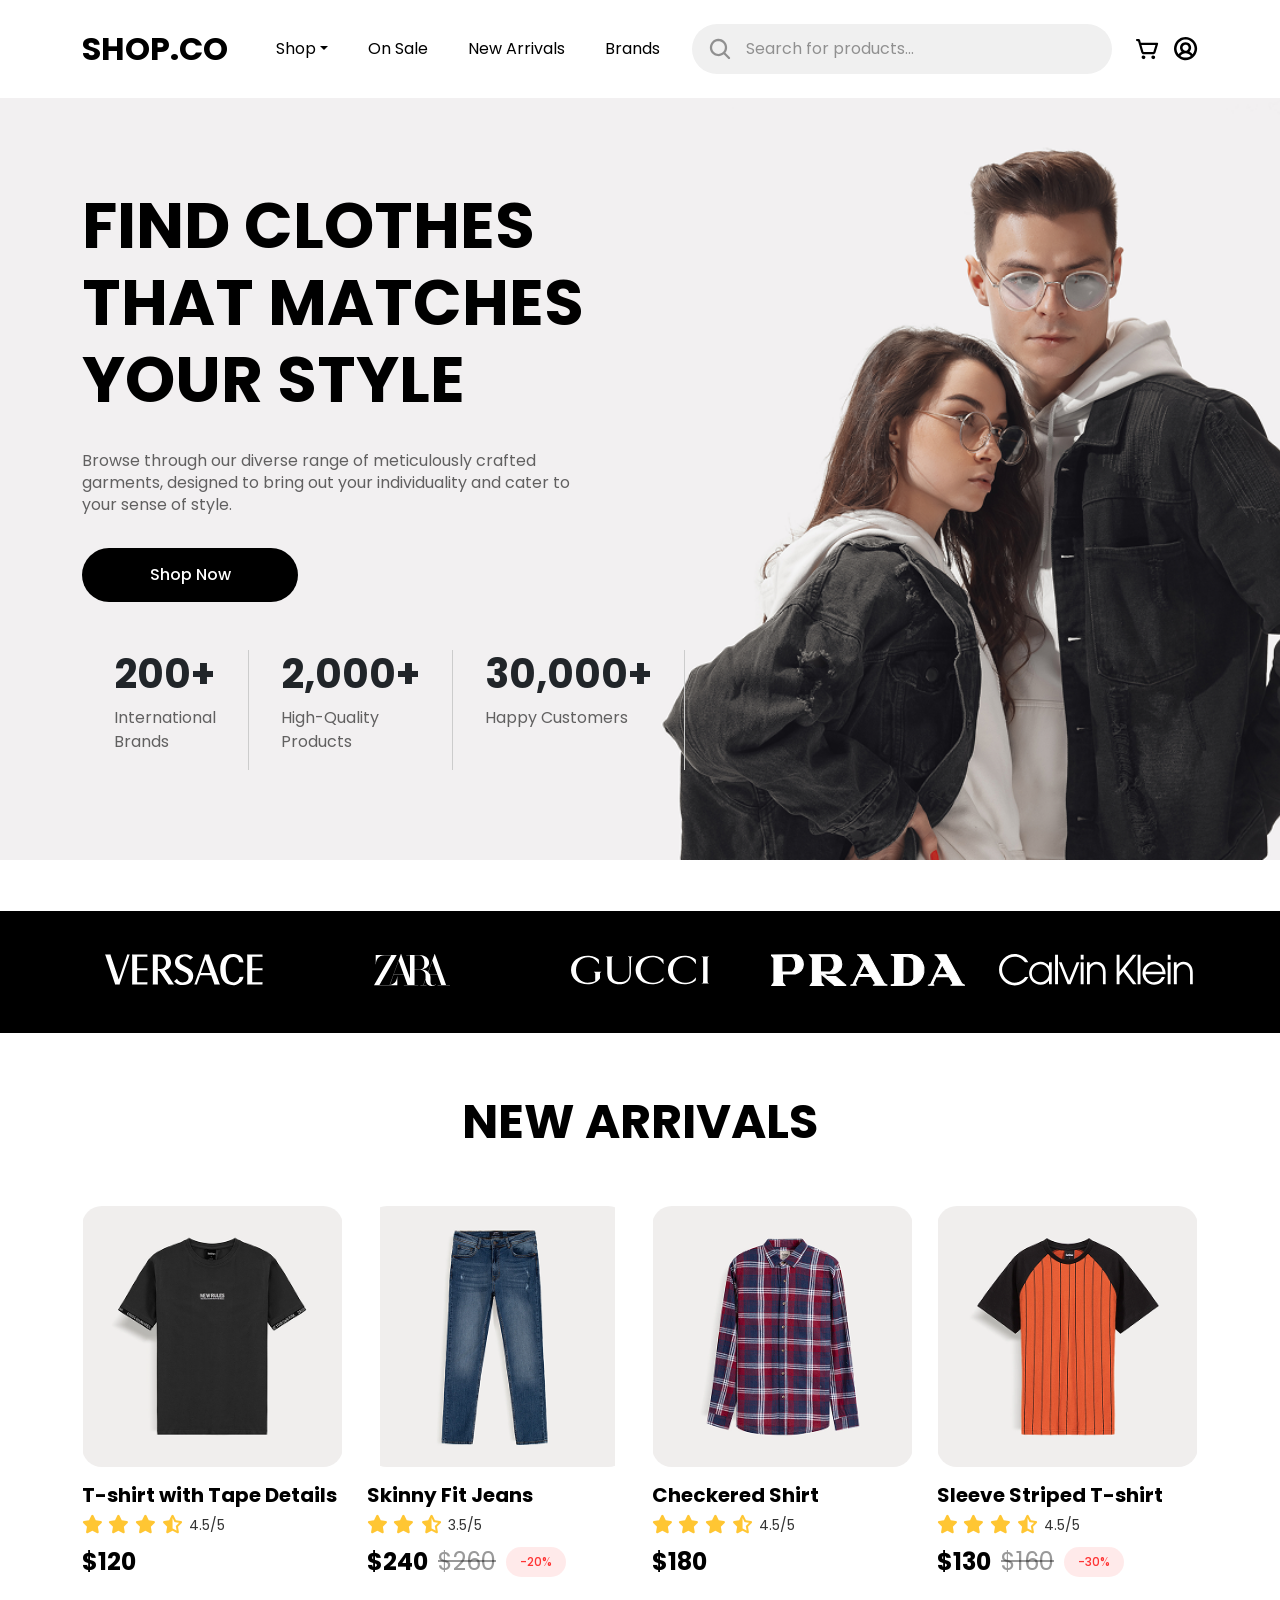
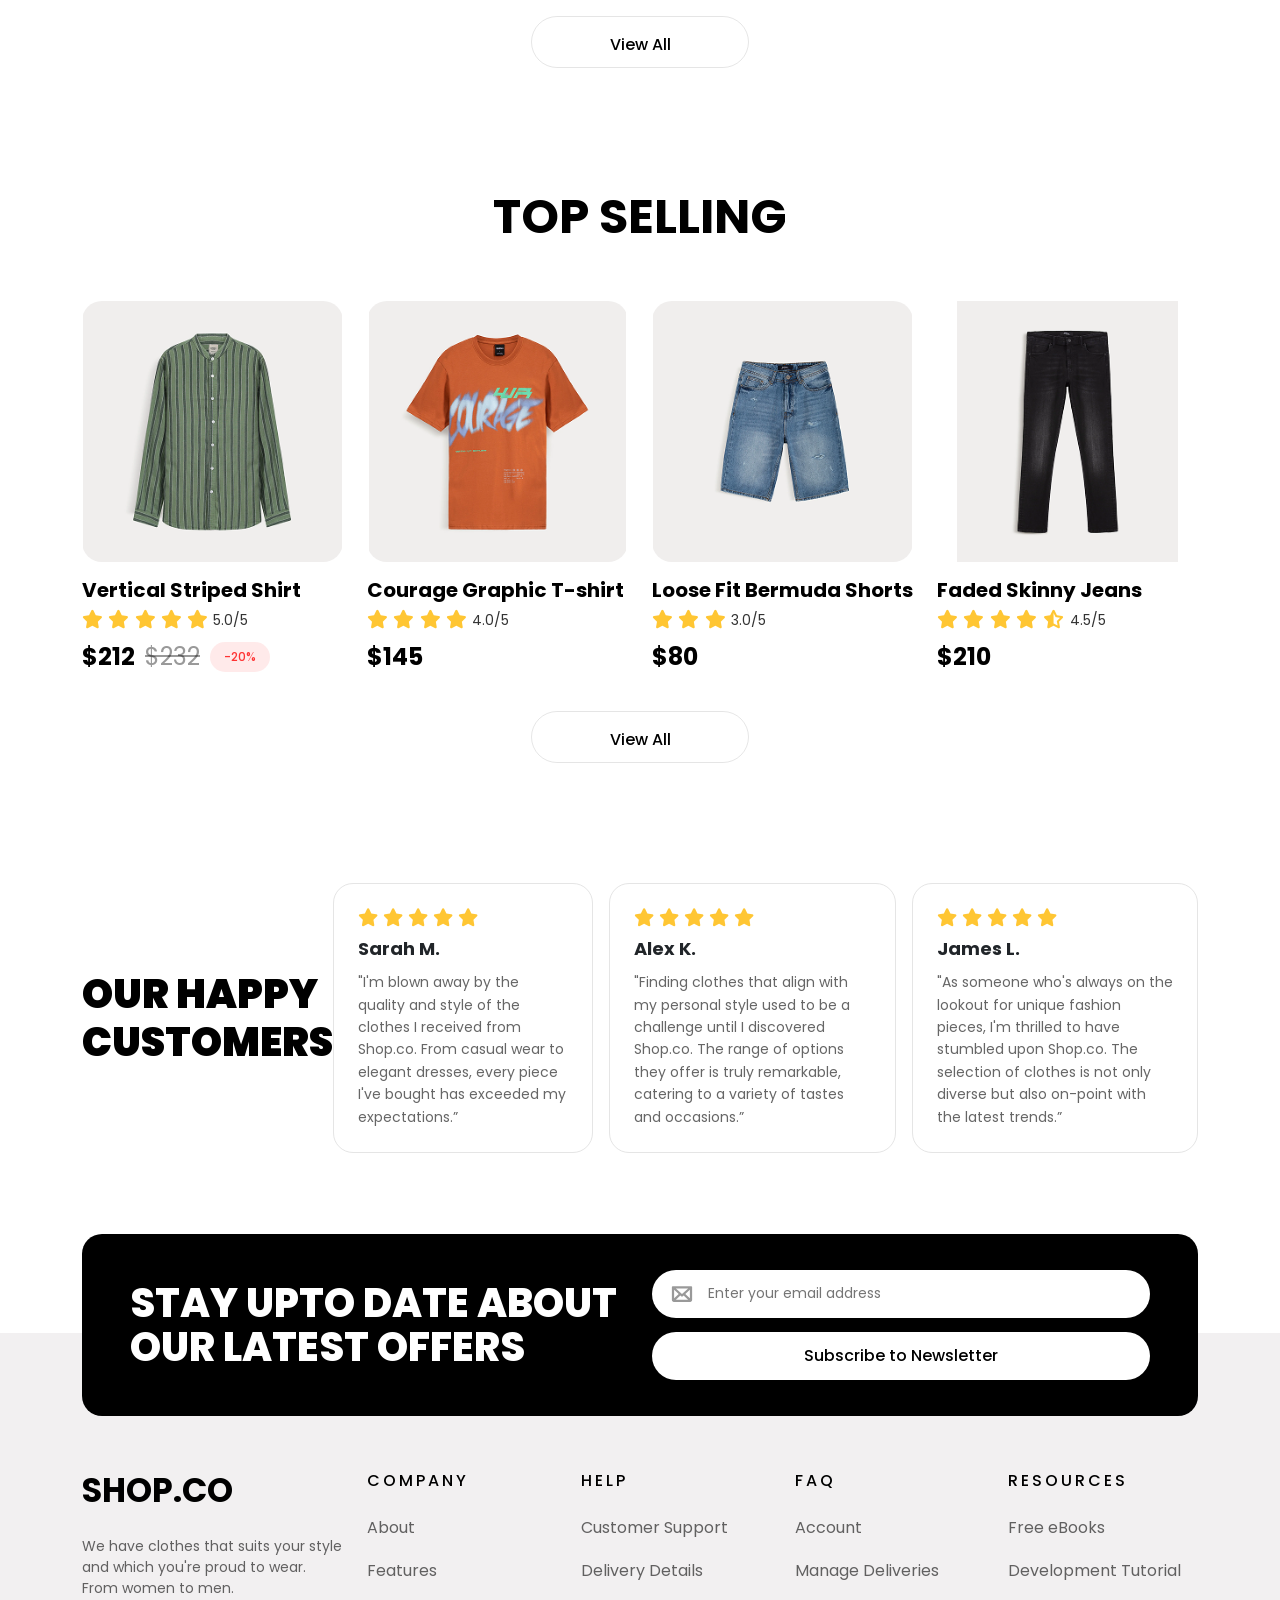
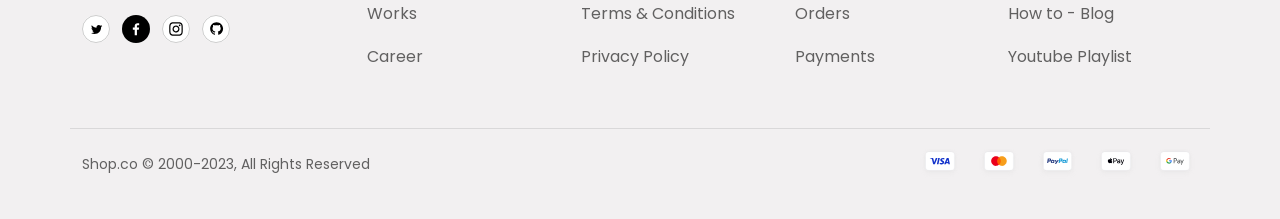
==== index.html @ 307200c0 "Added 'Customer Review' Section" ====
<!DOCTYPE html>
<html lang="en">
  <head>
    <meta charset="UTF-8" />
    <meta http-equiv="X-UA-Compatible" content="IE=edge" />
    <meta name="viewport" content="width=device-width, initial-scale=1.0" />
    <link
      href="https://fonts.googleapis.com/css2?family=Poppins:wght@300;400;600;700&display=swap"
      rel="stylesheet"
    />
    <link
      href="https://fonts.googleapis.com/css2?family=Lora:wght@400;500;600;700&family=Poppins:wght@300;400;600;700&display=swap"
      rel="stylesheet"
    />
    <link rel="stylesheet" href="css/font-awesome.css" />
    <link rel="stylesheet" href="css/bootstrap.css" />
    <link rel="stylesheet" href="css/styles.css" />
    <title>SHOP.CO</title>
  </head>
  <body>

    <!-- Navbar -->
     <nav class="navbar navbar-expand-lg shop-navbar">
      <div class="container">
        <a class="navbar-brand" href="index.html">SHOP.CO</a>

        <!-- Hamburger Button -->
         <button class="navbar-toggler" type="button" data-bs-toggle="collapse" data-bs-target="#shopNavbar">
          <span class="navbar-toggler-icon"></span>
         </button>

        <!-- Navbar Content -->
         <div class="collapse navbar-collapse" id="shopNavbar">
          <ul class="navbar-nav ms-lg-4">
            <li class="nav-item dropdown">
              <a href="#" class="nav-link dropdown-toggle" role="button" data-bs-toggle="dropdown">Shop</a>

              <ul class="dropdown-menu">
                <li><a href="#" class="dropdown-item">Men</a></li>
                <li><a href="#" class="dropdown-item">Women</a></li>
              </ul>
            </li>

            <li class="nav-item"><a href="#sale" class="nav-link">On Sale</a></li>
            <li class="nav-item"><a href="#new-arrivals" class="nav-link">New Arrivals</a></li>
            <li class="nav-item"><a href="#brands" class="nav-link">Brands</a></li>

          </ul>

          <!-- Search Bar -->
           <form class="nav-search d-flex align-items-center ms-lg-4" role="search">
            <img src="images/search-icon.svg" alt="">

            <input type="search" placeholder="Search for products...">
           </form>

          <!-- Cart r Account -->
           <div class="nav-actions d-flex align-items-center ms-lg-4">

            <a href="#"><img src="images/cart-icon.svg" alt="cart icon"></a>
            <a href="#"><img src="images/people-icon.svg" alt="account icon"></a>

           </div>
         </div>

      </div>
     </nav>

    <!-- Hero Section -->
    <section class="hero">
      <div class="container">
        <div class="hero-content">

          <h1 class="hero-title">
            FIND CLOTHES<br>THAT MATCHES<br>YOUR STYLE
          </h1>
          <p class="hero-description">
            Browse through our diverse range of meticulously crafted garments, 
            designed to bring out your individuality and cater to your sense of style.
          </p>
          <a href="#products" class="hero-btn">Shop Now</a>

          <!-- Stat Part -->
           <div class="hero-stats">
            <div class="stat">
              <h3>200+</h3>
              <p>International Brands</p>
            </div>
            <div class="stat">
              <h3>2,000+</h3>
              <p>High-Quality Products</p>
            </div>
            <div class="stat">
              <h3>30,000+</h3>
              <p>Happy Customers</p>
            </div>
           </div>

        </div>
      </div>
    </section>

    <!-- Brand Logos -->
    <section class="brands-section" id="brands">
      <div class="container">
        <div class="row brands-row align-items-center justify-content-center">

          <div class="col"><img src="images/versace.svg" alt="Versace"></div>
          <div class="col"><img src="images/zara-logo-1 1.svg" alt="zara"></div>
          <div class="col"><img src="images/gucci-logo-1 1.svg" alt="gucci"></div>
          <div class="col"><img src="images/prada-logo-1 1.svg" alt="prada"></div>
          <div class="col"><img src="images/calvin clein.svg" alt="calvin klein"></div>

        </div>
      </div>
    </section>

    <!-- New Arrivals Section -->
    <section class="new-arrivals">
      <div class="container">
        <h2 class="section-title">NEW ARRIVALS</h2>

        <div class="row">

          <!-- Product 1 -->
           <div class="col-6 col-lg-3">
            <div class="product-card">
              <div class="product-image">
                <img src="images/new-arrivals/t-shirt.png">
              </div>

              <h5 class="product-name">
                T-shirt with Tape Details
              </h5>
              <div class="rating-stars">
                <i class="fa-solid fa-star"></i>
                <i class="fa-solid fa-star"></i>
                <i class="fa-solid fa-star"></i>
                <i class="fa-solid fa-star-half-stroke"></i>
              
              <span class="rating-number">4.5/5</span>
              </div>

            </div>
            <div class="product-price">
              <span class="current-price">$120</span>
            </div>

           </div>

            <!-- Product 2 -->
           <div class="col-6 col-lg-3">
            <div class="product-card">
              <div class="product-image">
                <img src="images/new-arrivals/jeans.png">
              </div>

              <h5 class="product-name">
                Skinny Fit Jeans
              </h5>
              <div class="rating-stars">
                <i class="fa-solid fa-star"></i>
                <i class="fa-solid fa-star"></i>
                <i class="fa-solid fa-star-half-stroke"></i>
              
              <span class="rating-number">3.5/5</span>
              </div>

            </div>
            <div class="product-price">
              <span class="current-price">$240</span>
              <span class="old-price">$260</span>
              <span class="discount">-20%</span>
            </div>

           </div>

            <!-- Product 3 -->
           <div class="col-6 col-lg-3">
            <div class="product-card">
              <div class="product-image">
                <img src="images/new-arrivals/checked-shirt.png">
              </div>

              <h5 class="product-name">
                Checkered Shirt
              </h5>
              <div class="rating-stars">
                <i class="fa-solid fa-star"></i>
                <i class="fa-solid fa-star"></i>
                <i class="fa-solid fa-star"></i>
                <i class="fa-solid fa-star-half-stroke"></i>
              
              <span class="rating-number">4.5/5</span>
              </div>

            </div>
            <div class="product-price">
              <span class="current-price">$180</span>
            </div>

           </div>

            <!-- Product 4 -->
           <div class="col-6 col-lg-3">
            <div class="product-card">
              <div class="product-image">
                <img src="images/new-arrivals/striped-t.png">
              </div>

              <h5 class="product-name">
                Sleeve Striped T-shirt
              </h5>
              <div class="rating-stars">
                <i class="fa-solid fa-star"></i>
                <i class="fa-solid fa-star"></i>
                <i class="fa-solid fa-star"></i>
                <i class="fa-solid fa-star-half-stroke"></i>
              
              <span class="rating-number">4.5/5</span>
              </div>

            </div>
            <div class="product-price">
              <span class="current-price">$130</span>
              <span class="old-price">$160</span>
              <span class="discount">-30%</span>
            </div>

           </div>

        </div>

        <div class="text-center">
          <a href="#" class="view-all-btn">View All</a>
        </div>

      </div>
    </section>


    <!-- Top Selling Section -->
    <section class="top-selling">
      <div class="container">
        <h2 class="section-title">TOP SELLING</h2>

        <div class="row">

          <!-- Product 1 -->
           <div class="col-6 col-lg-3">
            <div class="product-card">
              <div class="product-image">
                <img src="images/top-selling/vertical-stripe.png">
              </div>

              <h5 class="product-name">
                Vertical Striped Shirt
              </h5>
              <div class="rating-stars">
                <i class="fa-solid fa-star"></i>
                <i class="fa-solid fa-star"></i>
                <i class="fa-solid fa-star"></i>
                <i class="fa-solid fa-star"></i>
                <i class="fa-solid fa-star"></i>
              
              <span class="rating-number">5.0/5</span>
              </div>

            </div>
            <div class="product-price">
              <span class="current-price">$212</span>
              <span class="old-price">$232</span>
              <span class="discount">-20%</span>
            </div>

           </div>

            <!-- Product 2 -->
           <div class="col-6 col-lg-3">
            <div class="product-card">
              <div class="product-image">
                <img src="images/top-selling/graphic-t.png">
              </div>

              <h5 class="product-name">
                Courage Graphic T-shirt
              </h5>
              <div class="rating-stars">
                <i class="fa-solid fa-star"></i>
                <i class="fa-solid fa-star"></i>
                <i class="fa-solid fa-star"></i>
                <i class="fa-solid fa-star"></i>
              
              <span class="rating-number">4.0/5</span>
              </div>

            </div>
            <div class="product-price">
              <span class="current-price">$145</span>
            </div>

           </div>

            <!-- Product 3 -->
           <div class="col-6 col-lg-3">
            <div class="product-card">
              <div class="product-image">
                <img src="images/top-selling/bermuda.png">
              </div>

              <h5 class="product-name">
                Loose Fit Bermuda Shorts
              </h5>
              <div class="rating-stars">
                <i class="fa-solid fa-star"></i>
                <i class="fa-solid fa-star"></i>
                <i class="fa-solid fa-star"></i>
              
              <span class="rating-number">3.0/5</span>
              </div>

            </div>
            <div class="product-price">
              <span class="current-price">$80</span>
            </div>

           </div>

            <!-- Product 4 -->
           <div class="col-6 col-lg-3">
            <div class="product-card">
              <div class="product-image">
                <img src="images/top-selling/faded-jeans.png">
              </div>

              <h5 class="product-name">
                Faded Skinny Jeans
              </h5>
              <div class="rating-stars">
                <i class="fa-solid fa-star"></i>
                <i class="fa-solid fa-star"></i>
                <i class="fa-solid fa-star"></i>
                <i class="fa-solid fa-star"></i>
                <i class="fa-solid fa-star-half-stroke"></i>
              
              <span class="rating-number">4.5/5</span>
              </div>

            </div>
            <div class="product-price">
              <span class="current-price">$210</span>
            </div>

           </div>

        </div>

        <div class="text-center">
          <a href="#" class="view-all-btn">View All</a>
        </div>

      </div>
    </section>

    <!-- Client Review Section -->
    <section class="review-section">
      <div class="container">
        <div class="review-heading d-flex justify-content-between align-items-center">
          <h2>OUR HAPPY CUSTOMERS</h2>

          <div class="review-list">
            <!-- Review 1 -->
             <div class="review-card">
              <div class="review-stars">
                <i class="fa-solid fa-star"></i>
                <i class="fa-solid fa-star"></i>
                <i class="fa-solid fa-star"></i>
                <i class="fa-solid fa-star"></i>
                <i class="fa-solid fa-star"></i>
              </div>
              <h5>Sarah M. <i class="fa-solid-fa-circle-check verified"></i></h5>
              <p>"I'm blown away by the quality and style of the clothes I received from Shop.co. From casual wear to elegant dresses, every piece I've bought has exceeded my expectations.”</p>

             </div>

             <!-- Review 2 -->
             <div class="review-card">
              <div class="review-stars">
                <i class="fa-solid fa-star"></i>
                <i class="fa-solid fa-star"></i>
                <i class="fa-solid fa-star"></i>
                <i class="fa-solid fa-star"></i>
                <i class="fa-solid fa-star"></i>
              </div>
              <h5>Alex K. <i class="fa-solid-fa-circle-check verified"></i></h5>
              <p>"Finding clothes that align with my personal style used to be a challenge until I discovered Shop.co. The range of options they offer is truly remarkable, catering to a variety of tastes and occasions.”</p>

             </div>

             <!-- Review 3 -->
             <div class="review-card">
              <div class="review-stars">
                <i class="fa-solid fa-star"></i>
                <i class="fa-solid fa-star"></i>
                <i class="fa-solid fa-star"></i>
                <i class="fa-solid fa-star"></i>
                <i class="fa-solid fa-star"></i>
              </div>
              <h5>James L.<i class="fa-solid-fa-circle-check verified"></i></h5>
              <p>"As someone who's always on the lookout for unique fashion pieces, I'm thrilled to have stumbled upon Shop.co. The selection of clothes is not only diverse but also on-point with the latest trends.”</p>

             </div>








          </div>
        </div>





      </div>
    </section>
       





















    <!-- Footer Section -->
    <footer class="footer">
      <div class="container footer-wrapper">
        <!-- Subscribe Box -->
        <div class="subscribe-box">
          <div class="row align-items-center g-4">

            <div class="col-12 col-lg-6">
              <h2 class="subscribe-title">
                STAY UPTO DATE ABOUT <br> OUR LATEST OFFERS
              </h2>
            </div>

            <div class="col-12 col-lg-6">
              <form class="subscribe-form">
                <div class="email-box">
                  <img src="images/email-Frame.svg" alt="">
                  <input type="email" placeholder="Enter your email address">
                </div>

                <button type="submit" class="subscribe-btn">Subscribe to Newsletter</button>
              </form>
            </div>


          </div>
        </div>




       <div class="footer-content">
        <div class="row gy-4">
          <!-- SHOP.CO -->
          <div class="col-12 col-lg-3">
            <h2 class="footer-logo">SHOP.CO</h2>
            <p class="footer-description">
              We have clothes that suits your style and which you're proud to wear. From women to men.
            </p>

            <div class="social-icons d-flex">
              <a href="#"><img src="images/twitter.svg" alt="Twitter"></a>
              <a href="#"><img src="images/facebook.svg" alt="Facebook"></a>
              <a href="#"><img src="images/instagram.svg" alt="Instagram"></a>
              <a href="#"><img src="images/github.svg" alt="Github"></a>
            </div>

          </div> 

          <!-- Company -->
          <div class="col-6 col-lg">
            <h6 class="footer-heading">COMPANY</h6>
            <ul class="footer-links list-unstyled">
              <li>About</li>
              <li>Features</li>
              <li>Works</li>
              <li>Career</li>
            </ul>

          </div>
  
          <!-- Help -->
          <div class="col-6 col-lg">
            <h6 class="footer-heading">HELP</h6>
            <ul class="footer-links list-unstyled">
              <li>Customer Support</li>
              <li>Delivery Details</li>
              <li>Terms & Conditions</li>
              <li>Privacy Policy</li>
            </ul>

          </div>          
           
          <!-- faq -->
          <div class="col-6 col-lg">
            <h6 class="footer-heading">FAQ</h6>
            <ul class="footer-links list-unstyled">
              <li>Account</li>
              <li>Manage Deliveries</li>
              <li>Orders</li>
              <li>Payments</li>
            </ul>

          </div>      
          
          <!-- Resources -->
          <div class="col-6 col-lg">
            <h6 class="footer-heading">RESOURCES</h6>
            <ul class="footer-links list-unstyled">
              <li>Free eBooks</li>
              <li>Development Tutorial</li>
              <li>How to - Blog</li>
              <li>Youtube Playlist</li>
            </ul>

          </div>          

          <!-- copyright section -->
          <div class="footer-bottom">
            <div class="footer-bottom-content d-flex justify-content-between align-items-center">
              <p class="copyright-text">
                Shop.co © 2000-2023, All Rights Reserved
              </p>

              <div class="payment-icons d-flex">
                <img src="images/visa.svg" alt="Visa">
                <img src="images/master.svg" alt="Mastercard">
                <img src="images/paypal.svg" alt="Paypal">
                <img src="images/applepay.svg" alt="Apple Pay">
                <img src="images/googlepay.svg" alt="Google Pay">
              </div>

            </div>
          </div>
         </div>

        </div>

      </div>






    </footer>




    <script src="js/bootstrap.bundle.min.js"></script>
    <script src="js/script.js"></script>
  </body>
</html>
---- css/styles.css ----
/* Navbar */
.shop-navbar {
  background-color: #ffffff;
  padding: 20px 0;
}

.shop-navbar .navbar-brand {
  font-size: 32px;
  font-weight: 700;
  letter-spacing: 0%;
  color: #000000;
}

/* Navigation Links */
.shop-navbar .navbar-nav {
  gap: 24px;
}

.shop-navbar .nav-link {
  font-size: 16px;
  font-weight: 400;
  color: #000000;
  white-space: nowrap;
}

/* Search Bar */
.nav-search {
  flex: 1;
  background-color: #f0f0f0;
  border-radius: 62px;
  padding: 12px 16px;
  gap: 12px;
}

.nav-search img {
  width: 24px;
  height: 24px;
}

.nav-search input {
  width: 100%;
  border: none;
  outline: none;
  background: transparent;
  font-size: 16px;
  font-weight: 400;
}

.nav-search input::placeholder {
  color: rgba(0, 0, 0, 0.4);
}

/* Cart and Account Icons */
.nav-actions {
  gap: 14px;
  flex-shrink: 0;
}

.nav-actions a {
  display: flex;
  align-items: center;
  justify-content: center;
}

.nav-actions img {
  width: 24px;
  height: 24px;
}

/* Hero Section */
.hero {
  background-color: #f2f0f1;
  background-image: url("../images/hero-image.png");
  background-repeat: no-repeat;
  background-size: cover;
  background-position: center;
  min-height: 663px;
}

.hero-content {
  max-width: 577px;
  padding: 90px 0;
}

.hero-title {
  font-size: 64px;
  font-weight: 700;
  color: #000;
  margin-bottom: 32px;
}

.hero-description {
  font-size: 16px;
  font-weight: 400;
  line-height: 22px;
  color: rgba(0, 0, 0, 0.6);
  max-width: 500px;
  margin-bottom: 32px;
}

.hero-btn {
  display: inline-block;
  font-size: 16px;
  font-weight: 500;
  background-color: #000;
  color: #fff;
  text-decoration: none;
  padding: 15px 67.5px;
  border-radius: 62px;
}

/* Stat Section */
.hero-stats {
  display: flex;
  margin-top: 48px;
}

.stat {
  padding: 0 32px;
  border-right: 1px solid #ccc;
}

.stat h3 {
  font-size: 40px;
  font-weight: 700;
}

.stat p {
  font-size: 16px;
  font-weight: 400;
  color: rgba(0, 0, 0, 0.6);
}

/* Brands Section */
.brands-section {
  background-color: #000;
  padding: 43px 0;
  height: 122px;
  margin-top: 51px;
  gap: 106px;
}

.brands-section .col {
  display: flex;
  align-items: center;
  justify-content: center;
}

.brands-section img {
  max-width: 100%;
  width: auto;
  height: 32px;
  object-fit: contain;
}

/* New Arrivals & Top Selling Section */
.new-arrivals {
  padding: 60px 0;
  background-color: #fff;
}

.new-arrivals .section-title {
  text-align: center;
  font-size: 48px;
  font-weight: 700;
  color: #000;
  margin-bottom: 55px;
}

.top-selling {
  padding: 60px 0;
  background-color: #fff;
}

.top-selling .section-title {
  text-align: center;
  font-size: 48px;
  font-weight: 700;
  color: #000;
  margin-bottom: 55px;
}

/* Product Cards for both */
.product-image {
  border-radius: 20px;
  /*height: 298px;
  width: 295px;*/
  aspect-ratio: 1;
  gap: 20px;
  display: flex;
  align-items: center;
  overflow: hidden;
}

.product-image img {
  width: 100%;
  height: 100%;
  object-fit: contain;
}

.product-name {
  font-size: 20px;
  font-weight: 700;
  margin-top: 16px;
  margin-bottom: 8px;
  color: #000;
}

.rating-stars {
  color: #ffc633;
  font-size: 18.49px;
  display: flex;
  gap: 5.31px;
}

.rating-number {
  font-size: 14px;
  font-weight: 400;
  color: #333;
}

.product-price {
  display: flex;
  align-items: center;
  flex-wrap: wrap;
  gap: 10px;
  margin-top: 8px;
}

.current-price {
  font-size: 24px;
  font-weight: 700;
  color: #000;
}

.old-price {
  font-size: 24px;
  color: rgba(0, 0, 0, 0.4);
  text-decoration: line-through;
}

.discount {
  background: rgba(255, 51, 51, 0.1019607843);
  color: #ff3333;
  font-size: 12px;
  font-weight: 500;
  padding: 6px 14px;
  border-radius: 62px;
}

.view-all-btn {
  display: inline-block;
  height: 52px;
  width: 218px;
  padding: 16px 54px;
  border: 1px solid rgba(0, 0, 0, 0.1019607843);
  border-radius: 62px;
  text-decoration: none;
  color: #000;
  font-size: 16px;
  font-weight: 500;
  margin-top: 36px;
}

/* Customer Reviews Section */
.review-section {
  padding: 60px 0;
  background-color: white;
}

.reviews-heading {
  display: flex;
  justify-content: space-between;
  align-items: center;
  margin-bottom: 35px;
}

.review-heading h2 {
  display: flex;
  font-size: 40px;
  margin-bottom: 35px;
  font-weight: 900;
  color: black;
  margin: 0;
}

/* Review Cards */
.review-list {
  display: flex;
  gap: 16px;
}

.review-card {
  border: 1px solid #e5e5e5;
  border-radius: 20px;
  padding: 24px;
}

.review-stars {
  color: #ffc633;
  font-size: 18px;
  display: flex;
  gap: 5px;
  margin-bottom: 12px;
}

.review-card h5 {
  font-size: 18px;
  font-weight: 700;
  margin-bottom: 12px;
}

.verified {
  color: #01ab31;
  font-size: 16px;
  margin-left: 4px;
}

.review-card p {
  color: #666;
  font-size: 14px;
  line-height: 1.6;
  margin-bottom: 0;
}

/* Footer Srction */
.footer {
  background-color: #f2f0f1;
  margin-top: 120px;
  padding: 1px 0 40px;
}

.footer-wrapper {
  position: relative;
}

.subscribe-box {
  background-color: #000;
  border-radius: 20px;
  padding: 36px 48px;
  width: 100%;
  position: relative;
  margin-top: -100px;
  margin-bottom: 35px;
}

.subscribe-title {
  color: #fff;
  font-size: 40px;
  font-weight: 800;
  line-height: 1.1;
  margin: 0;
}

.subscribe-form {
  display: flex;
  flex-direction: column;
  gap: 14px;
}

.email-box {
  background-color: #fff;
  border-radius: 999px;
  padding: 12px 18px;
  display: flex;
  align-items: center;
  gap: 12px;
}

.email-box input {
  border: none;
  outline: none;
  width: 100%;
  font-size: 14px;
}

.subscribe-btn {
  border: none;
  border-radius: 999px;
  padding: 12px 20px;
  background-color: #fff;
  font-weight: 500;
}

.footer-content {
  padding-top: 20px;
}

.footer-logo {
  color: #000000;
  font-size: 33.45px;
  font-weight: 700;
  margin-bottom: 25px;
}

.footer-description {
  font-size: 14px;
  font-weight: 400;
  color: rgba(0, 0, 0, 0.6);
}

.social-icons {
  display: flex;
  align-items: center;
  gap: 12px;
}

.social-icons a {
  display: flex;
  align-items: center;
  justify-content: center;
  width: 28px;
  height: 28px;
  flex-shrink: 0;
}

.social-icons a img {
  display: block;
  width: 28px;
  height: 28px;
}

.footer-heading {
  font-size: 16px;
  font-weight: 500;
  letter-spacing: 3px;
  margin-bottom: 26px;
  color: #000000;
}

.footer-links {
  list-style: none;
  padding: 0;
  margin: 0;
}

.footer-links li {
  font-size: 16px;
  font-weight: 400;
  color: rgba(0, 0, 0, 0.6);
  margin-bottom: 19px;
}

.footer-bottom {
  border-top: 1px solid rgba(0, 0, 0, 0.1019607843);
  margin-top: 40px;
  padding-top: 20px;
  width: 100%;
}

.footer-bottom-content {
  display: flex;
  justify-content: space-between;
  align-items: center;
  gap: 20px;
  flex-wrap: wrap;
}

.copyright-text {
  margin: 0;
  font-size: 14px;
  font-weight: 400;
  color: rgba(0, 0, 0, 0.6);
}

.payment-icons {
  display: flex;
  margin-left: auto;
  gap: 12px;
}

.payment-icons img {
  width: 46.61px;
  height: 30.03px;
  opacity: 1;
  object-fit: contain;
}

@media (max-width: 991px) {
  .shop-navbar .navbar-collapse {
    padding-top: 20px;
  }
  .shop-navbar .navbar-nav {
    margin-bottom: 20px;
  }
  .nav-search {
    margin-bottom: 20px;
  }
  .shop-navbar .navbar-brand {
    font-size: 26px;
  }
}
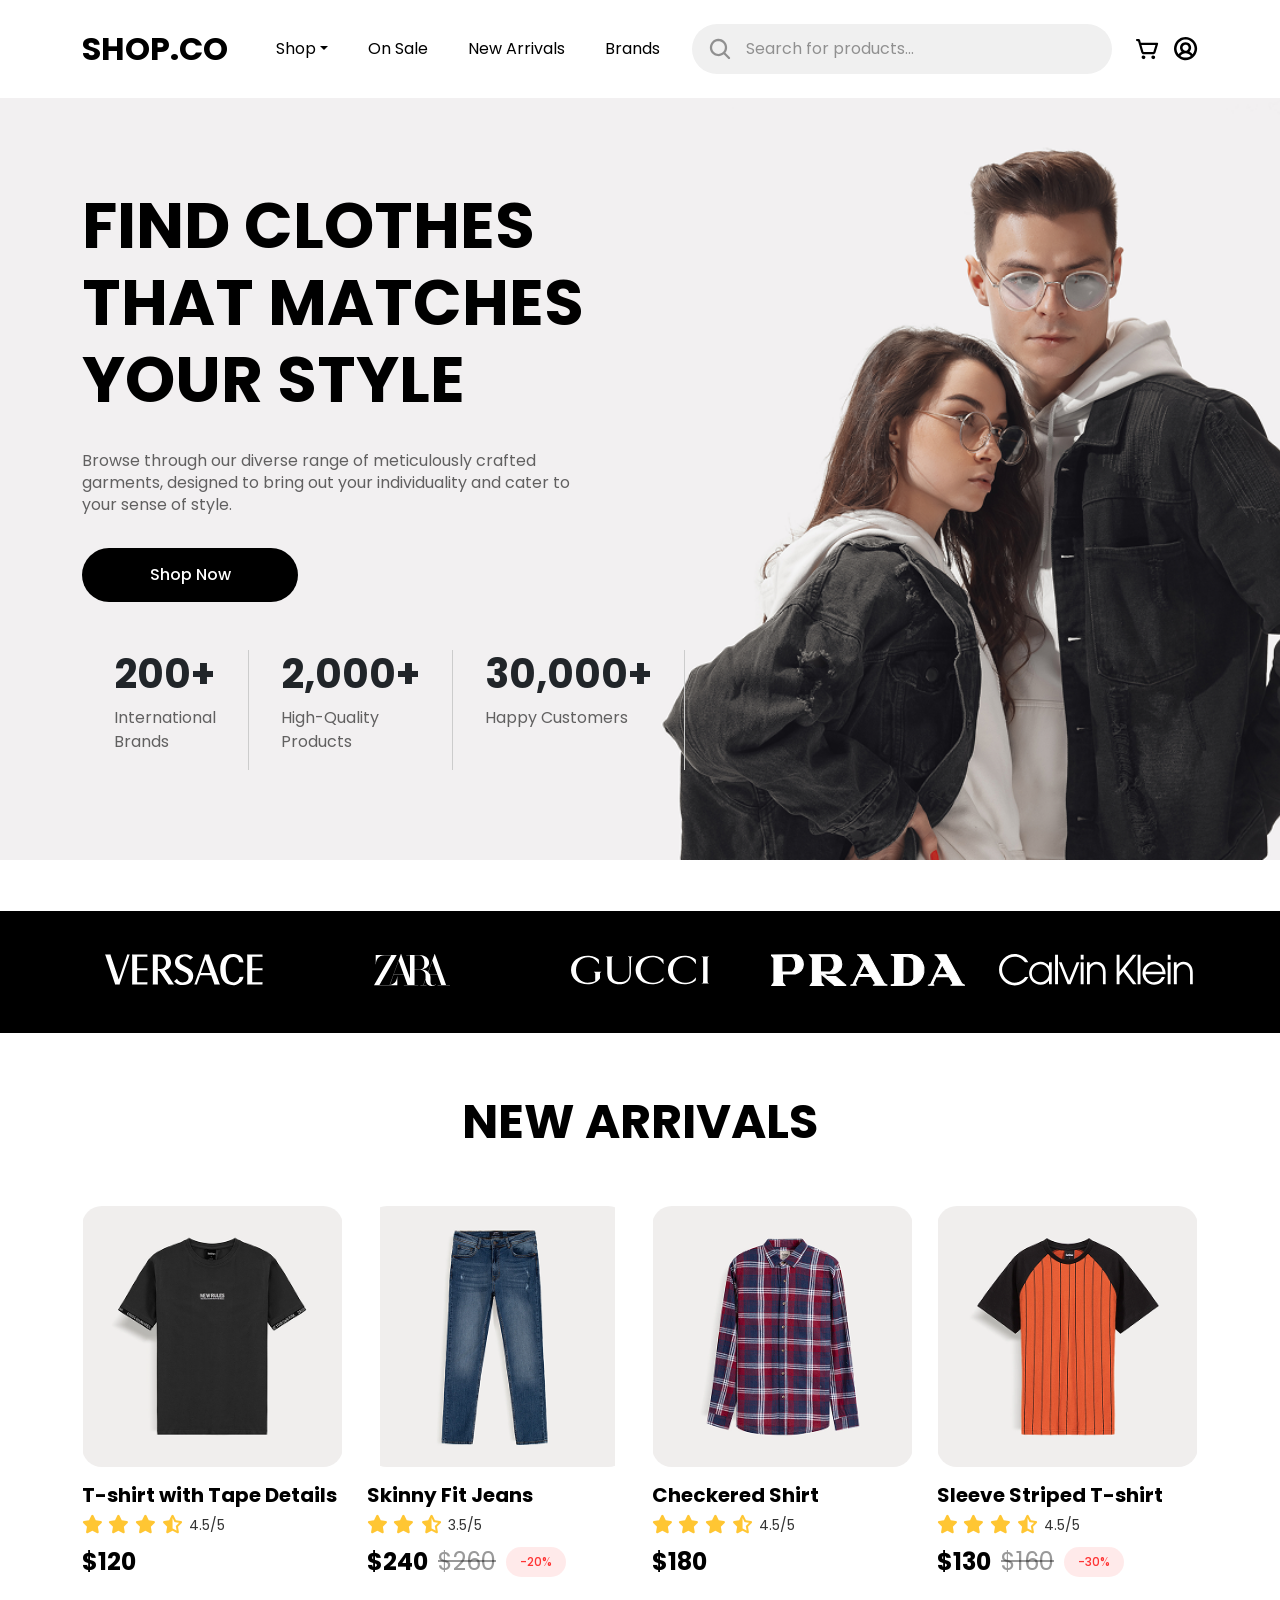
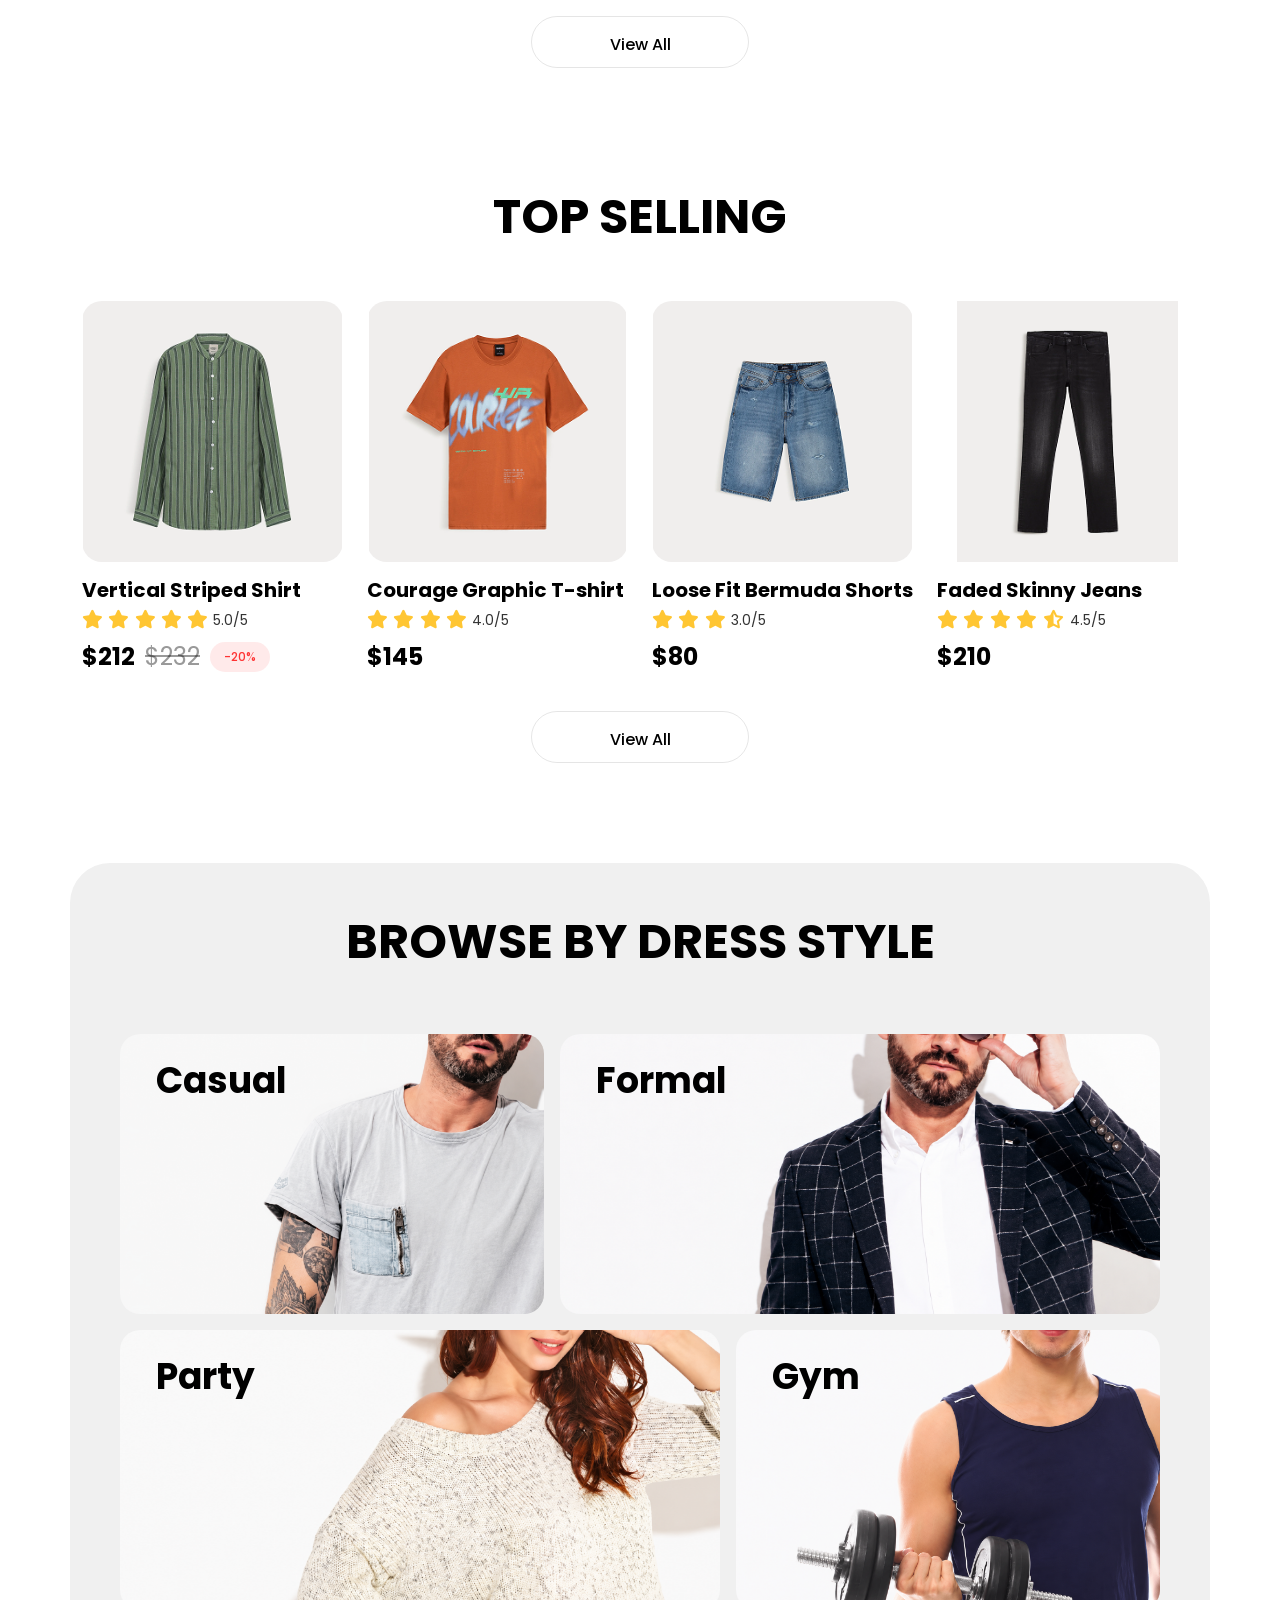
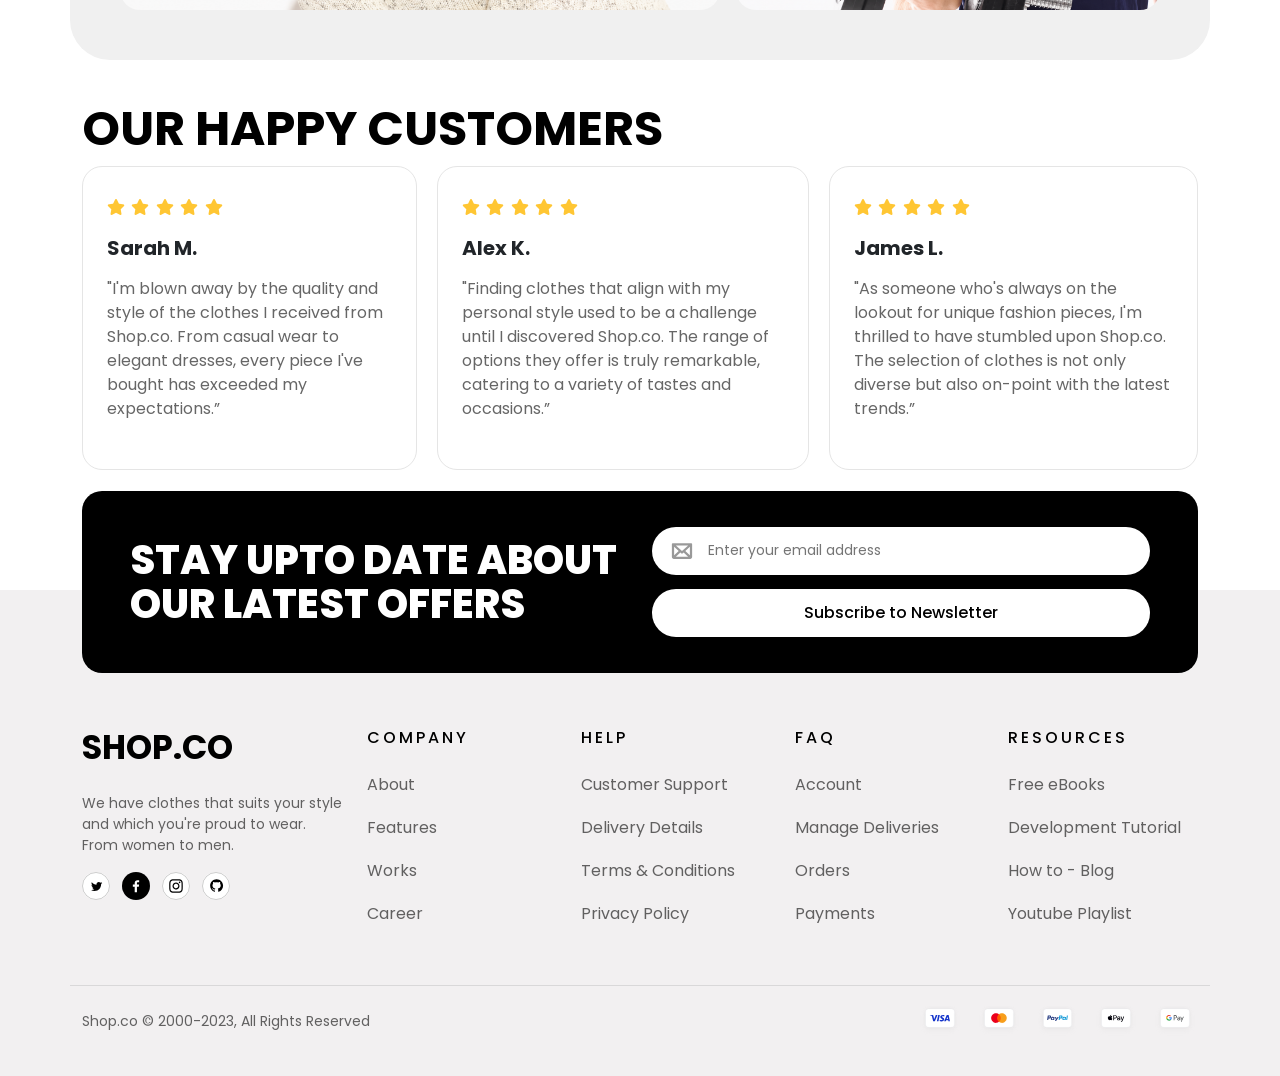
==== commit 2eb9c13c: "Added Dress-Style section" ====
--- a/index.html
+++ b/index.html
@@ -362,11 +362,75 @@
       </div>
     </section>
 
+    <!-- Browse By Dress Style -->
+    <section class="dress-style">
+      <div class="container">
+
+        <div class="dress-style-heading">
+          <h2>BROWSE BY DRESS STYLE</h2>
+        </div>
+
+        <div class="row g-3">
+          <div class="col-12 col-lg-5">
+            <a href="#" class="style-card">
+              <img src="images/casual.png">
+              <h3>Casual</h3>
+            </a>
+          </div>
+
+          <div class="col-12 col-lg-7">
+            <a href="#" class="style-card">
+              <img src="images/formal.png">
+              <h3>Formal</h3>
+            </a>
+          </div>
+
+          <div class="col-12 col-lg-7">
+            <a href="#" class="style-card">
+              <img src="images/party.png">
+              <h3>Party</h3>
+            </a>
+          </div>
+
+          <div class="col-12 col-lg-5">
+            <a href="#" class="style-card">
+              <img src="images/gym.png">
+              <h3>Gym</h3>
+            </a>
+          </div>
+
+        </div>
+
+      </div>
+    </section>
+
+
+
+
+
+
+
+
+
+
+
+
+
+
+
+
+
+
+
+
+
+
     <!-- Client Review Section -->
     <section class="review-section">
       <div class="container">
         <div class="review-heading d-flex justify-content-between align-items-center">
           <h2>OUR HAPPY CUSTOMERS</h2>
+        </div>  
 
           <div class="review-list">
             <!-- Review 1 -->
@@ -419,7 +483,7 @@
 
 
           </div>
-        </div>
+        
 
 
 
--- a/css/styles.css
+++ b/css/styles.css
@@ -262,9 +262,52 @@
   margin-top: 36px;
 }
 
+/* Browse By Dress Style */
+.dress-style {
+  padding: 40px 0;
+}
+
+.dress-style .container {
+  background: #f0f0f0;
+  border-radius: 40px;
+  padding: 50px;
+}
+
+.dress-style-heading h2 {
+  text-align: center;
+  font-size: 48px;
+  font-weight: 700;
+  color: #000;
+  margin-bottom: 64px;
+}
+
+.style-card {
+  display: block;
+  height: 280px;
+  background: #fff;
+  border-radius: 20px;
+  overflow: hidden;
+  position: relative;
+  text-decoration: none;
+}
+
+.style-card img {
+  width: 100%;
+  height: 100%;
+  object-fit: cover;
+}
+
+.style-card h3 {
+  position: absolute;
+  top: 25px;
+  left: 36px;
+  font-size: 36px;
+  font-weight: 700;
+  color: #000;
+}
+
 /* Customer Reviews Section */
 .review-section {
-  padding: 60px 0;
   background-color: white;
 }
 
@@ -272,55 +315,55 @@
   display: flex;
   justify-content: space-between;
   align-items: center;
-  margin-bottom: 35px;
+  margin-bottom: 40px;
+  margin-top: 80px;
 }
 
 .review-heading h2 {
   display: flex;
-  font-size: 40px;
-  margin-bottom: 35px;
-  font-weight: 900;
+  font-size: 48px;
+  font-weight: 700;
   color: black;
-  margin: 0;
 }
 
 /* Review Cards */
 .review-list {
   display: flex;
-  gap: 16px;
+  gap: 20px;
 }
 
 .review-card {
   border: 1px solid #e5e5e5;
   border-radius: 20px;
-  padding: 24px;
+  padding: 32px 24px;
 }
 
 .review-stars {
   color: #ffc633;
-  font-size: 18px;
-  display: flex;
-  gap: 5px;
-  margin-bottom: 12px;
+  width: 22.58px;
+  height: 22.58px;
+  display: flex;
+  gap: 6.49px;
+  margin-bottom: 15px;
 }
 
 .review-card h5 {
-  font-size: 18px;
-  font-weight: 700;
-  margin-bottom: 12px;
+  font-size: 20px;
+  font-weight: 700;
+  margin-bottom: 16.5px;
 }
 
 .verified {
   color: #01ab31;
-  font-size: 16px;
+  width: 24px;
+  height: 24px;
   margin-left: 4px;
 }
 
 .review-card p {
-  color: #666;
-  font-size: 14px;
-  line-height: 1.6;
-  margin-bottom: 0;
+  color: rgba(0, 0, 0, 0.6);
+  font-size: 16px;
+  font-weight: 400;
 }
 
 /* Footer Srction */
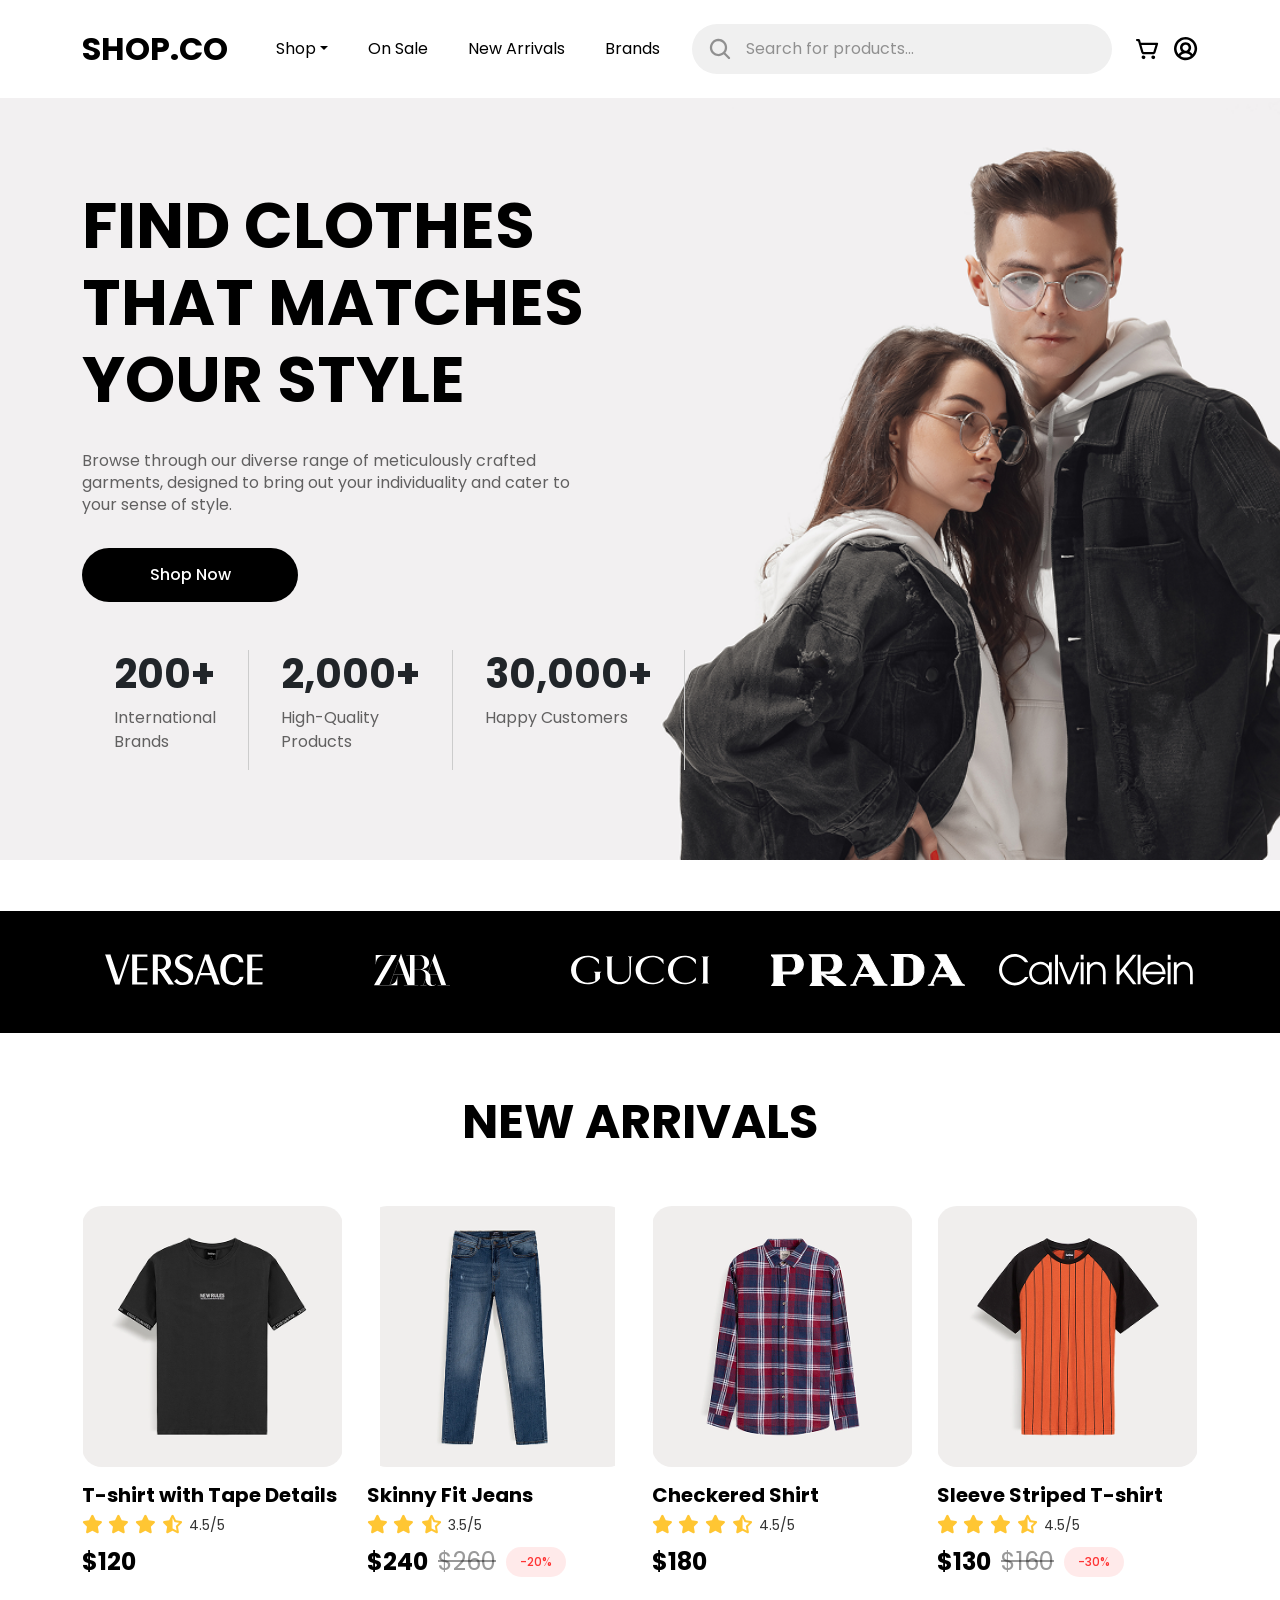
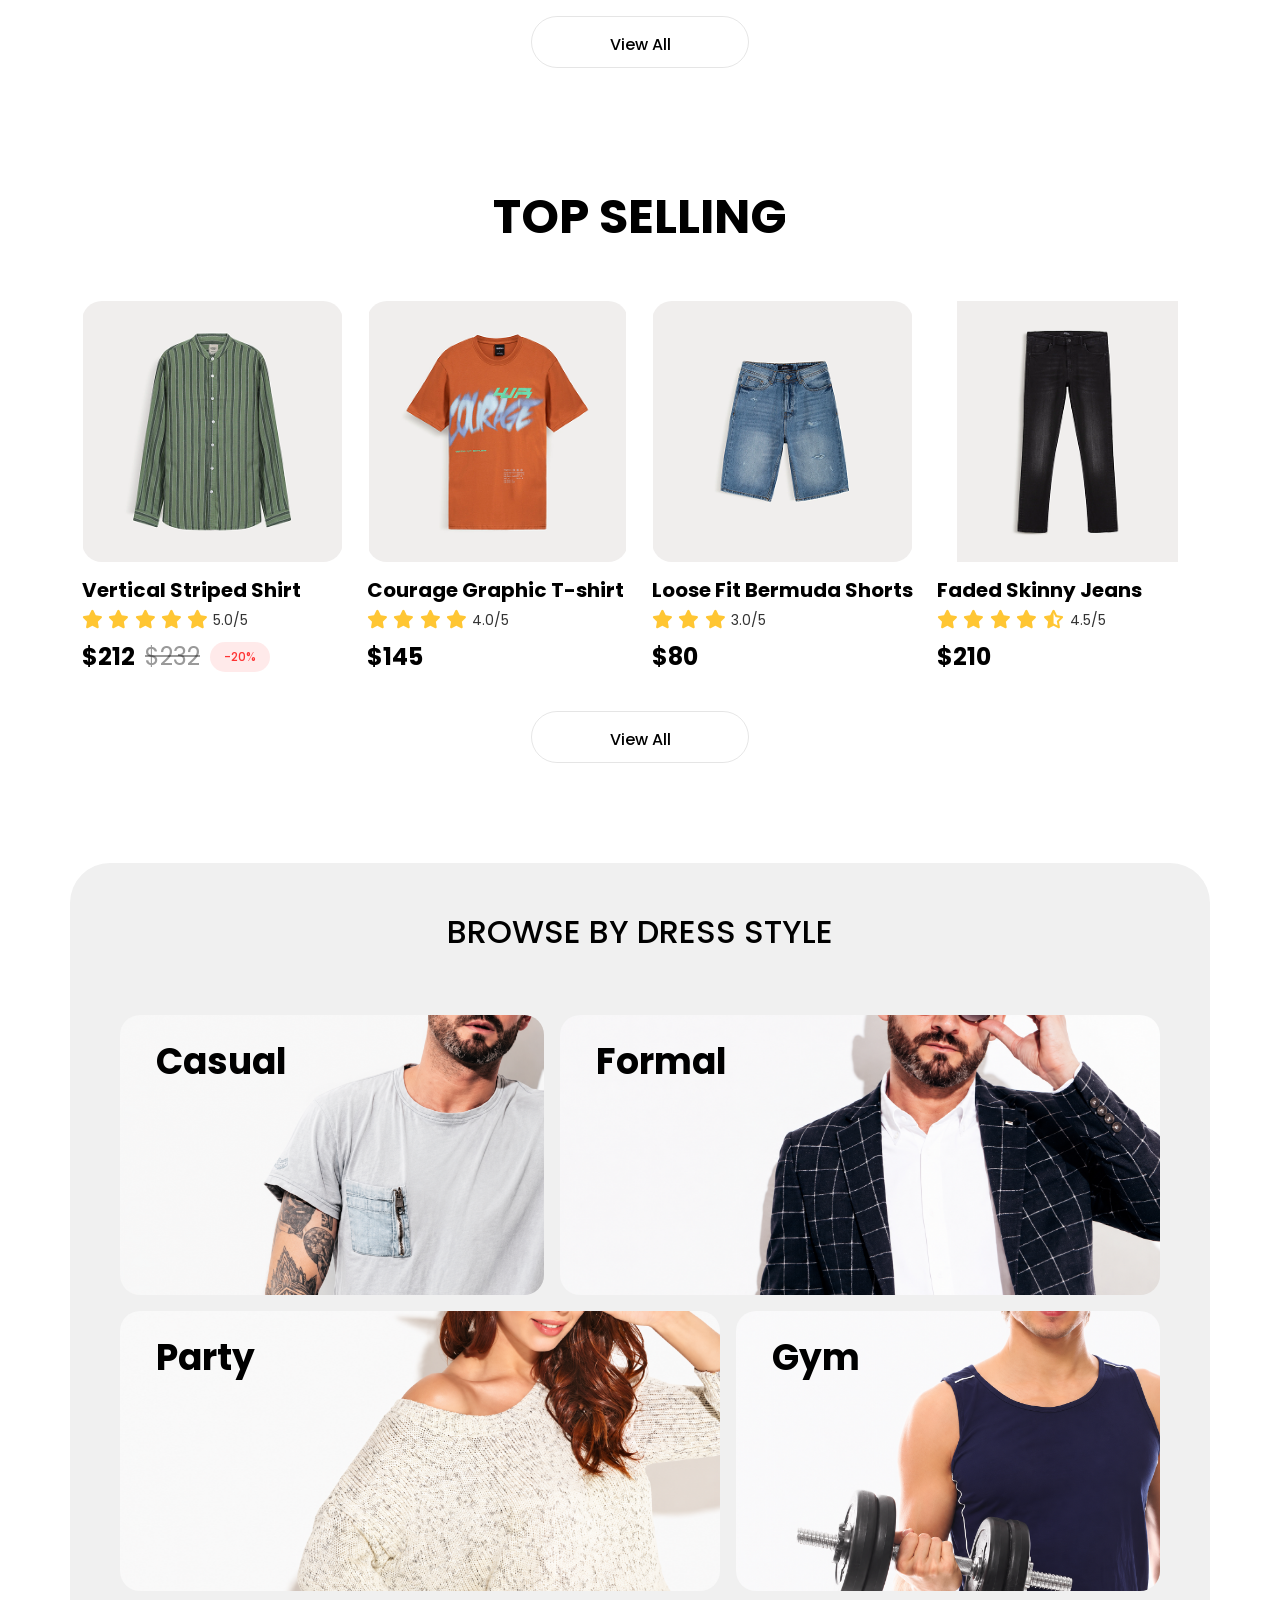
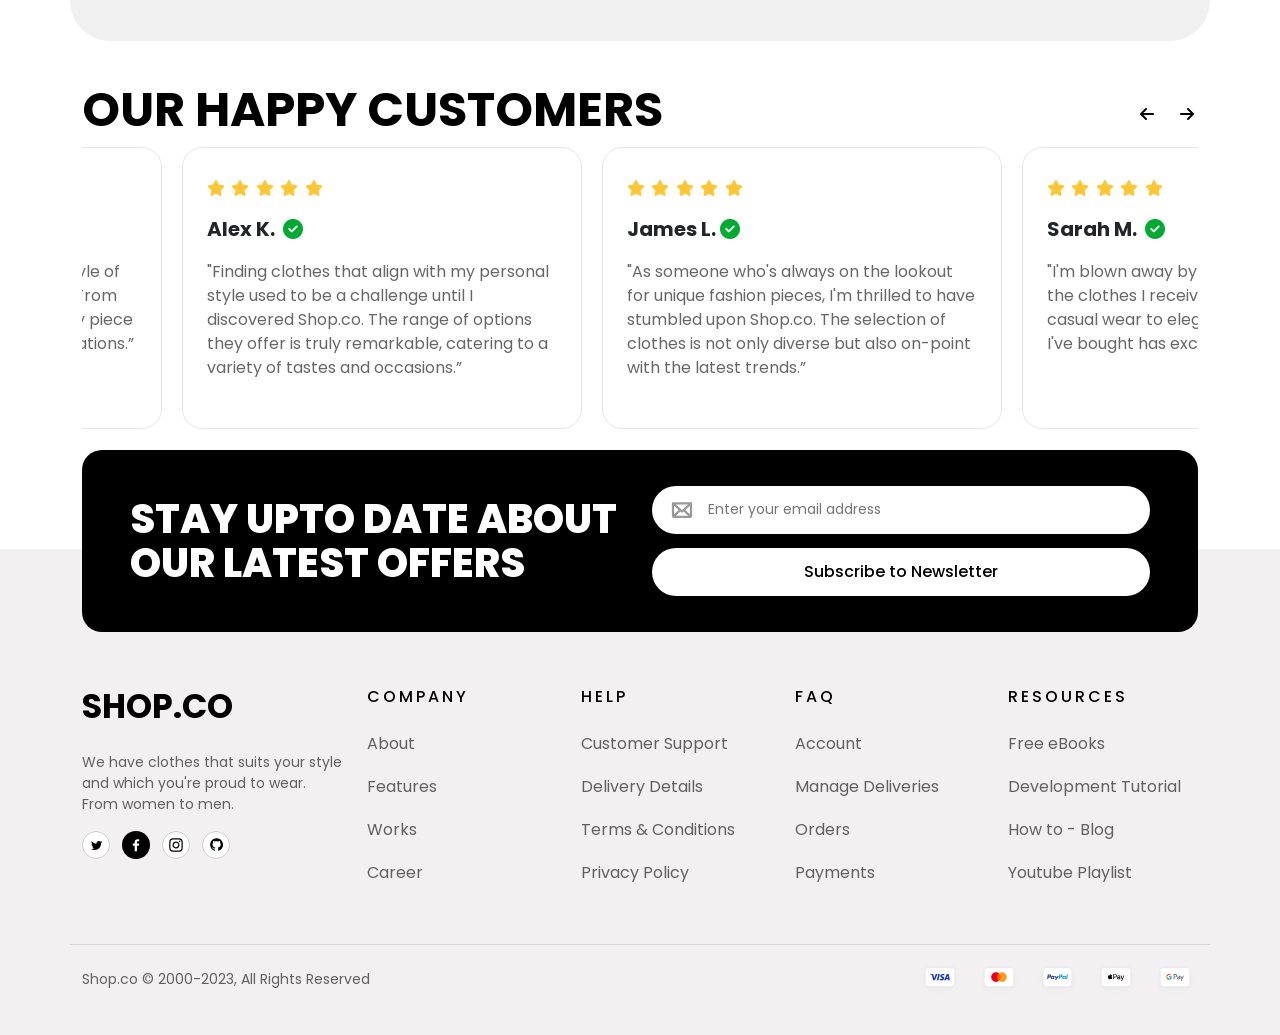
==== commit 37345ccc: "Added Scrollbar Feature in Customer Review section" ====
--- a/index.html
+++ b/index.html
@@ -430,9 +430,19 @@
       <div class="container">
         <div class="review-heading d-flex justify-content-between align-items-center">
           <h2>OUR HAPPY CUSTOMERS</h2>
+          
+          <!-- Scrolling Arrows -->
+          <div class="review-arrow">
+            <button type="button" id="prevreview" aria-label="Previous review">
+              <i class="fa-solid fa-arrow-left"></i>
+            </button>
+            <button type="button" id="nextreview" aria-label="Next review">
+              <i class="fa-solid fa-arrow-right"></i>
+            </button>
+          </div>
         </div>  
 
-          <div class="review-list">
+          <div class="review-list" id="reviewlist">
             <!-- Review 1 -->
              <div class="review-card">
               <div class="review-stars">
@@ -442,7 +452,7 @@
                 <i class="fa-solid fa-star"></i>
                 <i class="fa-solid fa-star"></i>
               </div>
-              <h5>Sarah M. <i class="fa-solid-fa-circle-check verified"></i></h5>
+              <h5>Sarah M. <i class="fa-solid fa-circle-check verified"></i></h5>
               <p>"I'm blown away by the quality and style of the clothes I received from Shop.co. From casual wear to elegant dresses, every piece I've bought has exceeded my expectations.”</p>
 
              </div>
@@ -456,7 +466,7 @@
                 <i class="fa-solid fa-star"></i>
                 <i class="fa-solid fa-star"></i>
               </div>
-              <h5>Alex K. <i class="fa-solid-fa-circle-check verified"></i></h5>
+              <h5>Alex K. <i class="fa-solid fa-circle-check verified"></i></h5>
               <p>"Finding clothes that align with my personal style used to be a challenge until I discovered Shop.co. The range of options they offer is truly remarkable, catering to a variety of tastes and occasions.”</p>
 
              </div>
@@ -470,8 +480,36 @@
                 <i class="fa-solid fa-star"></i>
                 <i class="fa-solid fa-star"></i>
               </div>
-              <h5>James L.<i class="fa-solid-fa-circle-check verified"></i></h5>
+              <h5>James L.<i class="fa-solid fa-circle-check verified"></i></h5>
               <p>"As someone who's always on the lookout for unique fashion pieces, I'm thrilled to have stumbled upon Shop.co. The selection of clothes is not only diverse but also on-point with the latest trends.”</p>
+
+             </div>
+
+             <!-- Review 4 -->
+             <div class="review-card">
+              <div class="review-stars">
+                <i class="fa-solid fa-star"></i>
+                <i class="fa-solid fa-star"></i>
+                <i class="fa-solid fa-star"></i>
+                <i class="fa-solid fa-star"></i>
+                <i class="fa-solid fa-star"></i>
+              </div>
+              <h5>Sarah M. <i class="fa-solid fa-circle-check verified"></i></h5>
+              <p>"I'm blown away by the quality and style of the clothes I received from Shop.co. From casual wear to elegant dresses, every piece I've bought has exceeded my expectations.”</p>
+
+             </div>
+
+             <!-- Review 5 -->
+             <div class="review-card">
+              <div class="review-stars">
+                <i class="fa-solid fa-star"></i>
+                <i class="fa-solid fa-star"></i>
+                <i class="fa-solid fa-star"></i>
+                <i class="fa-solid fa-star"></i>
+                <i class="fa-solid fa-star"></i>
+              </div>
+              <h5>Sarah M. <i class="fa-solid fa-circle-check verified"></i></h5>
+              <p>"I'm blown away by the quality and style of the clothes I received from Shop.co. From casual wear to elegant dresses, every piece I've bought has exceeded my expectations.”</p>
 
              </div>
 
--- a/css/styles.css
+++ b/css/styles.css
@@ -273,7 +273,7 @@
   padding: 50px;
 }
 
-.dress-style-heading h2 {
+.dress-style-heading {
   text-align: center;
   font-size: 48px;
   font-weight: 700;
@@ -326,16 +326,33 @@
   color: black;
 }
 
+.review-arrow {
+  display: flex;
+  gap: 16px;
+}
+
+.review-arrow button {
+  background: none;
+  border: none;
+  height: 24px;
+  width: 24px;
+}
+
+.review-list {
+  display: flex;
+  gap: 20px;
+  overflow-x: auto;
+  scroll-behavior: smooth;
+  scrollbar-width: none;
+}
+
 /* Review Cards */
-.review-list {
-  display: flex;
-  gap: 20px;
-}
-
 .review-card {
+  flex-shrink: 0;
   border: 1px solid #e5e5e5;
   border-radius: 20px;
   padding: 32px 24px;
+  width: 400px;
 }
 
 .review-stars {
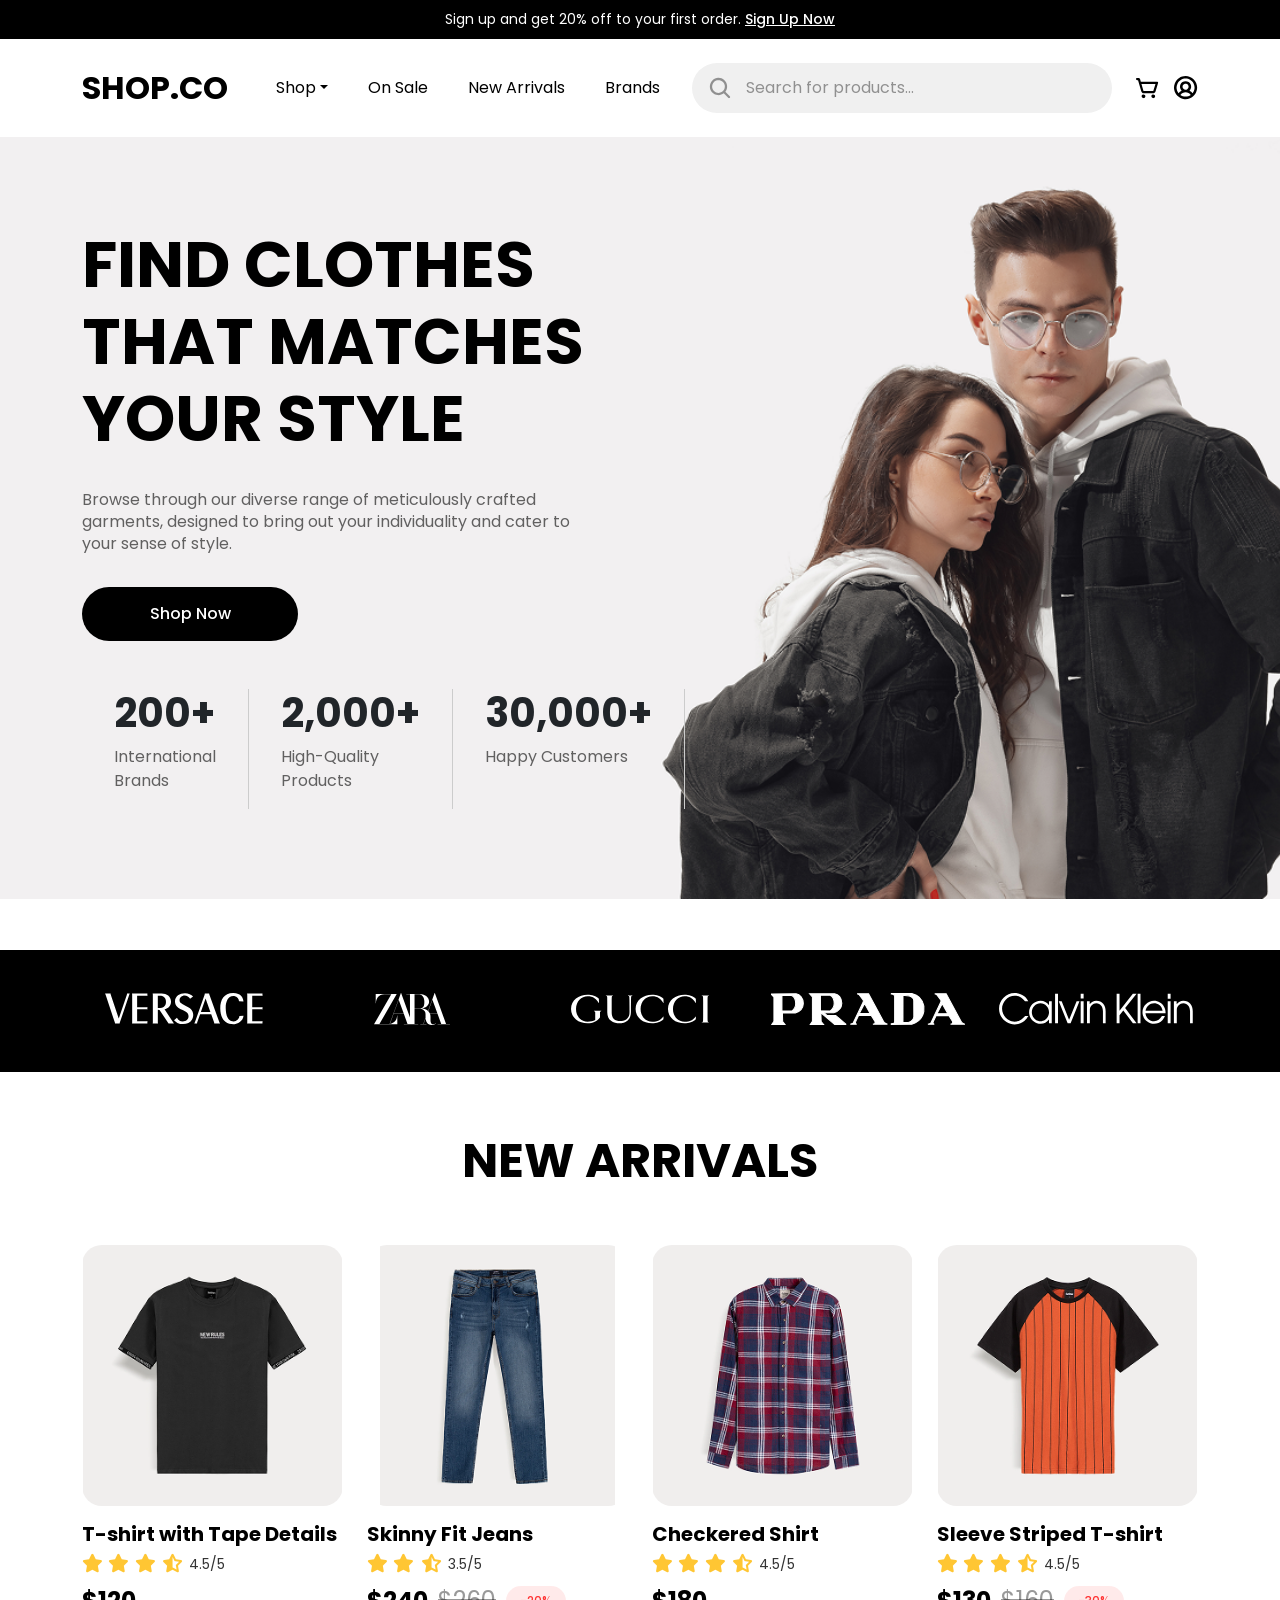
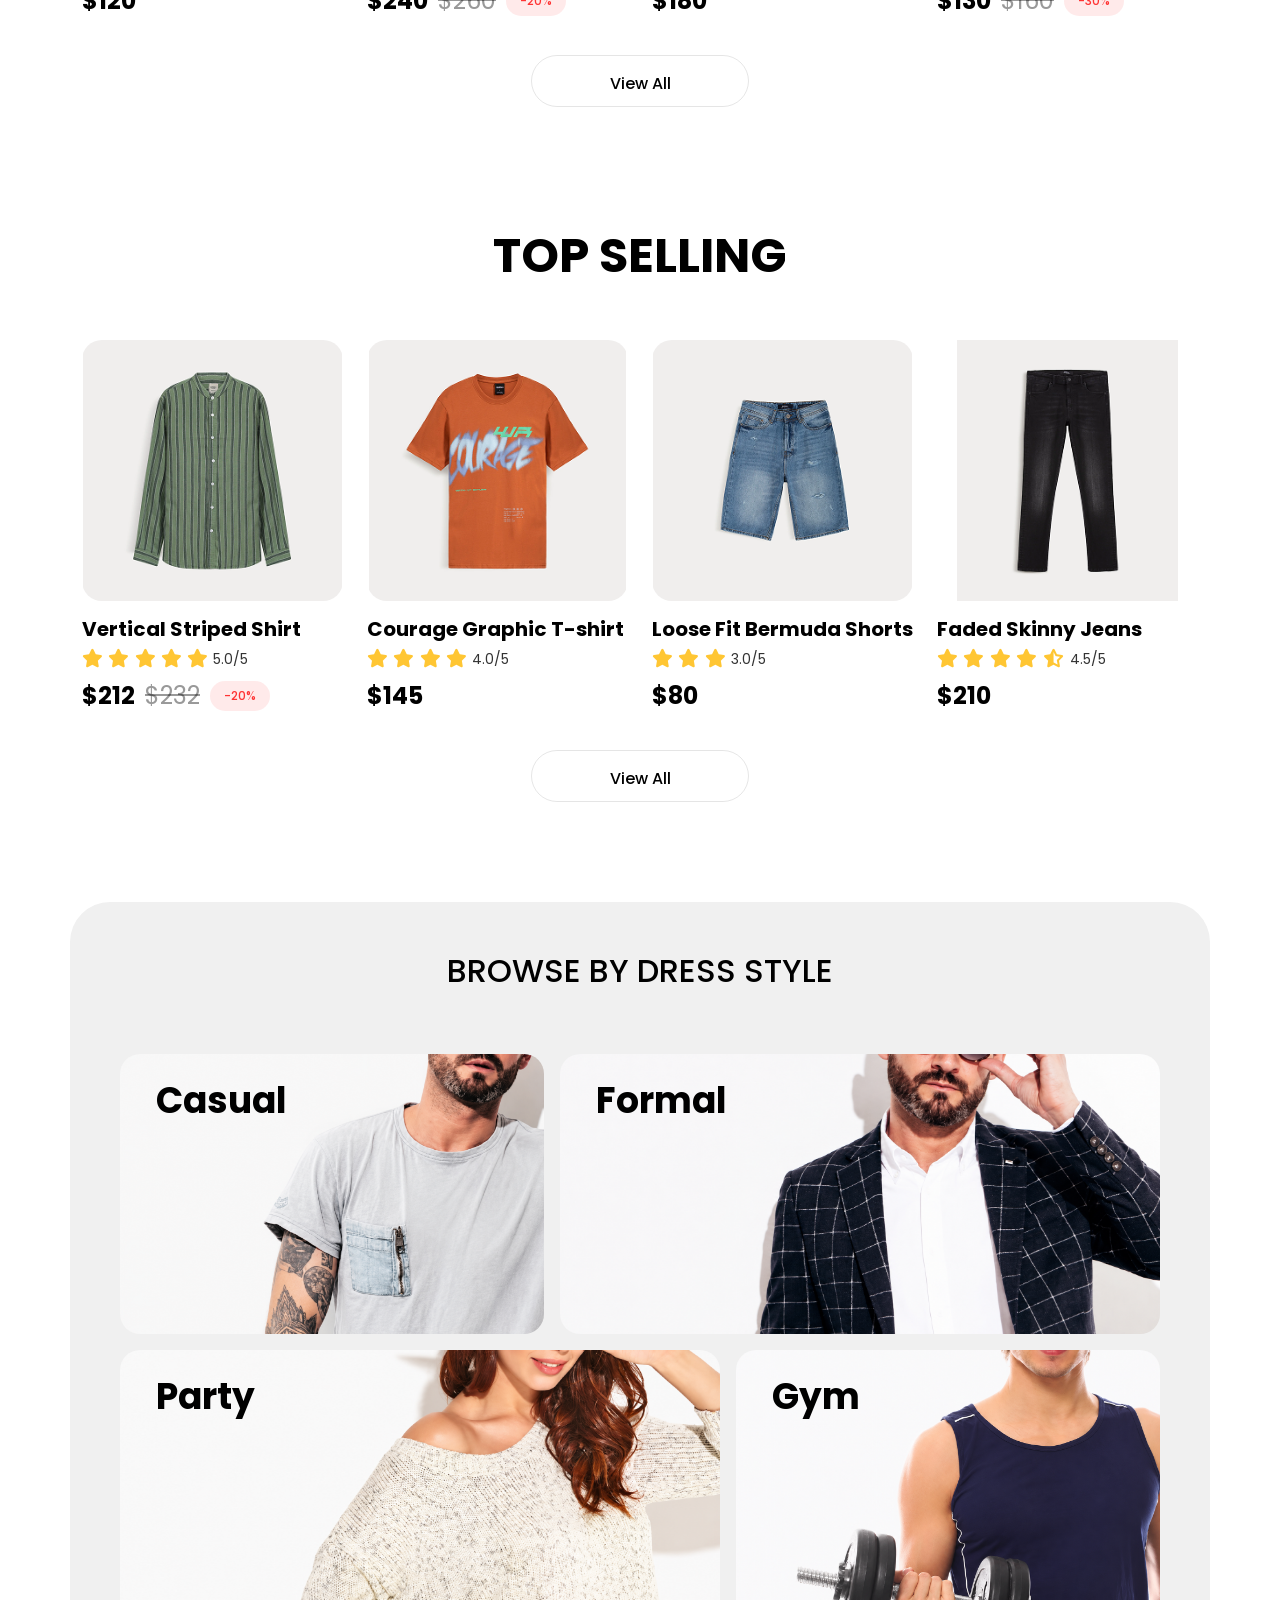
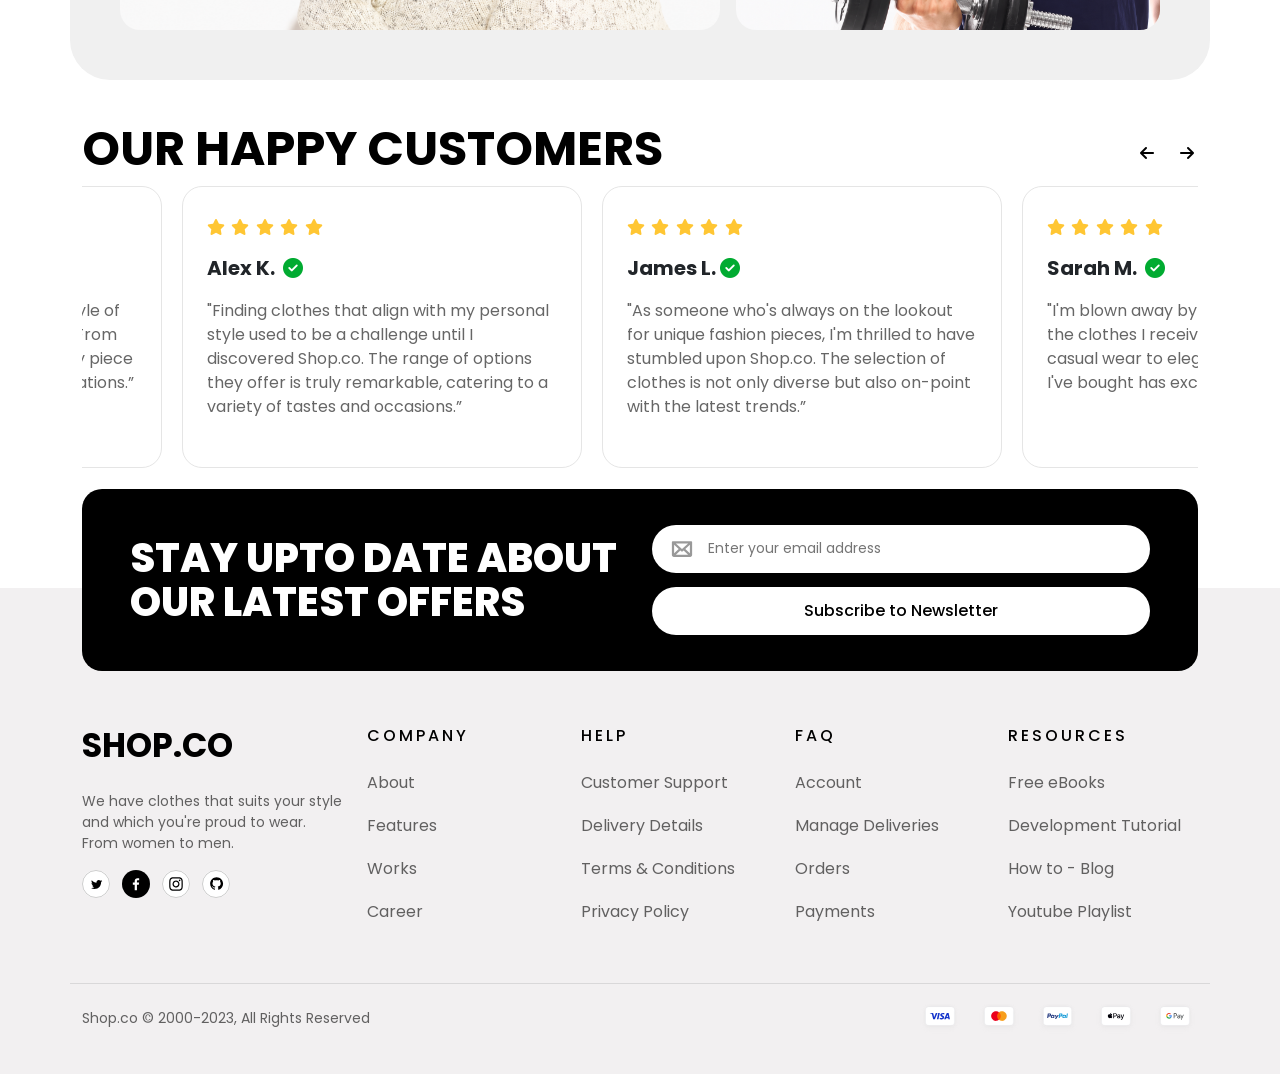
==== commit a6c10e89: "Added Announcement bar and pagination, fixed spacing issue." ====
--- a/index.html
+++ b/index.html
@@ -19,6 +19,13 @@
   </head>
   <body>
 
+    <!-- Announcement Bar -->
+    <div class="announcement-bar text-center">
+      <p>Sign up and get 20% off to your first order.
+        <a href="#">Sign Up Now</a>
+      </p>
+    </div>
+
     <!-- Navbar -->
      <nav class="navbar navbar-expand-lg shop-navbar">
       <div class="container">
@@ -372,7 +379,7 @@
 
         <div class="row g-3">
           <div class="col-12 col-lg-5">
-            <a href="#" class="style-card">
+            <a href="category.html" class="style-card">
               <img src="images/casual.png">
               <h3>Casual</h3>
             </a>
@@ -403,27 +410,6 @@
 
       </div>
     </section>
-
-
-
-
-
-
-
-
-
-
-
-
-
-
-
-
-
-
-
-
-
 
     <!-- Client Review Section -->
     <section class="review-section">
--- a/css/styles.css
+++ b/css/styles.css
@@ -1,3 +1,33 @@
+/* Announcement Bar */
+.announcement-bar {
+  background-color: #000;
+  color: #fff;
+  padding: 9px 10px;
+}
+
+.announcement-bar p {
+  font-size: 14px;
+  font-weight: 400;
+  margin: 0;
+}
+
+.announcement-bar a {
+  font-size: 14px;
+  font-weight: 500;
+  color: #fff;
+  text-decoration: underline;
+  /*margin-left: 5px;*/
+}
+
+/* Mobile */
+@media (max-width: 767px) {
+  .announcement-bar {
+    font-size: 12px;
+  }
+  .announcement-bar {
+    padding: 9px;
+  }
+}
 /* Navbar */
 .shop-navbar {
   background-color: #ffffff;
@@ -550,3 +580,296 @@
     font-size: 26px;
   }
 }
+/* Catagory Page */
+.catalogue-page {
+  padding-top: 20px;
+  padding-right: 0;
+  padding-bottom: 70px;
+  padding-left: 0;
+}
+
+.catalogue-page .breadcrumb {
+  margin-bottom: 24px;
+}
+
+.catalogue-page .breadcrumb a {
+  text-decoration: none;
+  color: rgba(0, 0, 0, 0.6);
+}
+
+/* Filter Sidebar */
+.filter-panel {
+  border: 1px solid rgba(0, 0, 0, 0.1019607843);
+  border-radius: 20px;
+  padding: 24px;
+}
+
+.filter-title {
+  display: flex;
+  justify-content: space-between;
+  align-items: center;
+}
+
+.filter-title h4 {
+  font-size: 20px;
+  font-weight: 700;
+  margin-bottom: 24px;
+}
+
+.filter-section {
+  margin-bottom: 48px;
+}
+
+.filter-section input .form-range {
+  margin-bottom: 0;
+  background: #000;
+}
+
+.filter-section h5 {
+  display: flex;
+  justify-content: space-between;
+  font-size: 20px;
+  font-weight: 700;
+  margin-bottom: 24px;
+  color: #000000;
+}
+
+.filter-section h5 i {
+  width: 11.5px;
+  height: 6.5px;
+  color: rgba(0, 0, 0, 0.6);
+}
+
+.filter-list {
+  list-style: none;
+  padding: 0;
+  margin: 0;
+}
+
+.filter-list li {
+  display: flex;
+  justify-content: space-between;
+  font-size: 16px;
+  font-weight: 400;
+  margin-bottom: 22.5px;
+  color: rgba(0, 0, 0, 0.6);
+}
+
+/* Price Slider */
+.filter-section .form-range {
+  accent-color: black;
+  margin-bottom: 24px;
+}
+
+.filter-section span {
+  font-size: 16px;
+}
+
+/* Colors */
+.filter-colors {
+  display: flex;
+  flex-wrap: wrap;
+  gap: 15.5px;
+}
+
+.color-dot {
+  width: 25px;
+  height: 25px;
+  border-radius: 50%;
+  border: 1px solid rgba(0, 0, 0, 0.2);
+}
+
+/* Sizes */
+.filter-sizes {
+  display: flex;
+  flex-wrap: wrap;
+  gap: 8px;
+}
+
+.filter-sizes button {
+  background-color: #f0f0f0;
+  color: rgba(0, 0, 0, 0.6);
+  border: none;
+  border-radius: 62px;
+  padding: 10px 20px;
+  font-size: 14px;
+  font-weight: 400;
+}
+
+.filter-sizes .selected {
+  background-color: black;
+  color: white;
+}
+
+.apply-filter {
+  font-size: 14px;
+  height: 48px;
+  width: 247px;
+  max-width: 100%;
+  background-color: black;
+  color: white;
+  border: none;
+  border-radius: 62px;
+  padding: 0 14.5px;
+  margin-top: 24px;
+}
+
+/* Catalogue Right part heading */
+.catalogue-heading {
+  display: flex;
+  justify-content: space-between;
+  align-items: center;
+  margin-bottom: 16px;
+}
+
+.catalogue-heading h2 {
+  font-size: 32px;
+  font-weight: 700;
+  margin: 0;
+}
+
+.catalogue-sort {
+  display: flex;
+  align-items: center;
+  gap: 12px;
+  font-size: 16px;
+  font-weight: 400;
+}
+
+.catalogue-sort span {
+  color: rgba(0, 0, 0, 0.6);
+}
+
+.catalogue-sort label {
+  color: rgba(0, 0, 0, 0.6);
+}
+
+.catalogue-sort select {
+  border: none;
+  background: transparent;
+  font-size: 16px;
+  font-weight: 500;
+  color: #000;
+}
+
+/* Catalogue Product Grid */
+.catalogue-products .product-image {
+  width: 100%;
+  aspect-ratio: 1;
+  border-radius: 20px;
+  overflow: hidden;
+}
+
+.catalogue-products .product-image img {
+  width: 100%;
+  height: 100%;
+  object-fit: contain;
+}
+
+.catalogue-products h5 {
+  font-size: 20px;
+  font-weight: 700;
+  margin-top: 16px;
+  margin-bottom: 8px;
+}
+
+.catalogue-products .rating-stars {
+  display: flex;
+  align-items: center;
+  gap: 5.31px;
+  color: #ffc633;
+  font-size: 18.49px;
+  margin-bottom: 8.26px;
+}
+
+.catalogue-products .rating-number {
+  color: #000;
+  font-size: 14px;
+  margin-left: 13px;
+}
+
+.catalogue-products .product-price {
+  display: flex;
+  align-items: center;
+  flex-wrap: wrap;
+  gap: 10px;
+}
+
+.catalogue-products .current-price {
+  font-size: 24px;
+  color: #000;
+  font-weight: 700;
+}
+
+.catalogue-products .old-price {
+  font-size: 24px;
+  font-weight: 700;
+  color: rgba(0, 0, 0, 0.4);
+  text-decoration: line-through;
+}
+
+.catalogue-products .discount {
+  width: 58px;
+  height: 28px;
+  background: rgba(255, 51, 51, 0.1019607843);
+  color: #ff3333;
+  border-radius: 62px;
+  font-size: 12px;
+  font-weight: 500;
+}
+
+/* Pagination */
+.catalogue-pagination {
+  border-top: 1px solid rgba(0, 0, 0, 0.1019607843);
+  margin-top: 32px;
+  padding-top: 20px;
+}
+
+.pagination-btn {
+  background-color: white;
+  border: 1px solid rgba(0, 0, 0, 0.1019607843);
+  border-radius: 8px;
+  font-size: 14px;
+  font-weight: 500;
+  padding: 8px 14px;
+  display: flex;
+  align-items: center;
+  gap: 10px;
+}
+
+.page-numbers {
+  gap: 2px;
+}
+
+.page-numbers button {
+  width: 40px;
+  height: 40px;
+  border: none;
+  border-radius: 8px;
+  background-color: white;
+  color: #666666;
+  font-size: 14px;
+  font-weight: 500;
+}
+
+.page-numbers button.active {
+  background: rgba(0, 0, 0, 0.0588235294);
+  color: black;
+}
+
+/* Mobile */
+@media (max-width: 767px) {
+  .page-btn {
+    font-size: 12px;
+    padding: 8px;
+    gap: 8px;
+  }
+  .page-numbers {
+    gap: 2px;
+  }
+  .page-numbers button {
+    width: 36px;
+    height: 36px;
+    font-size: 12px;
+  }
+}
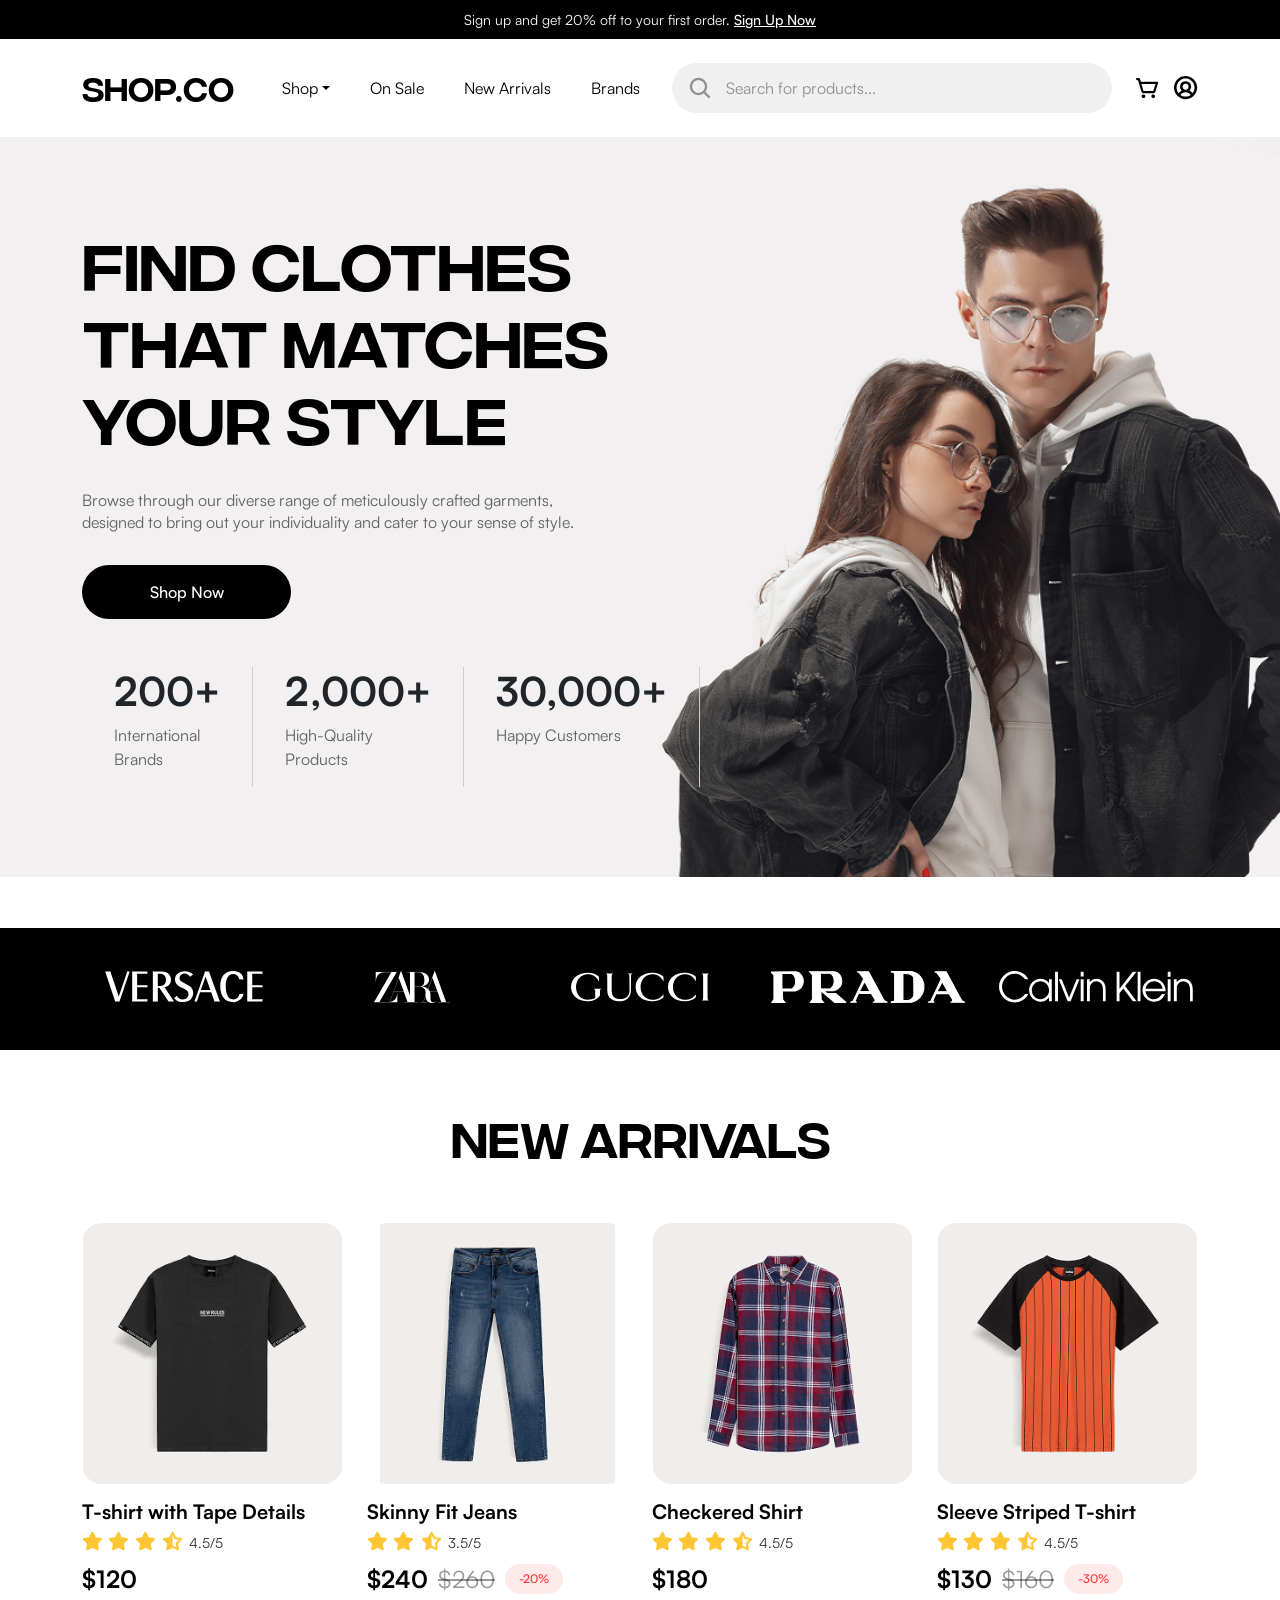
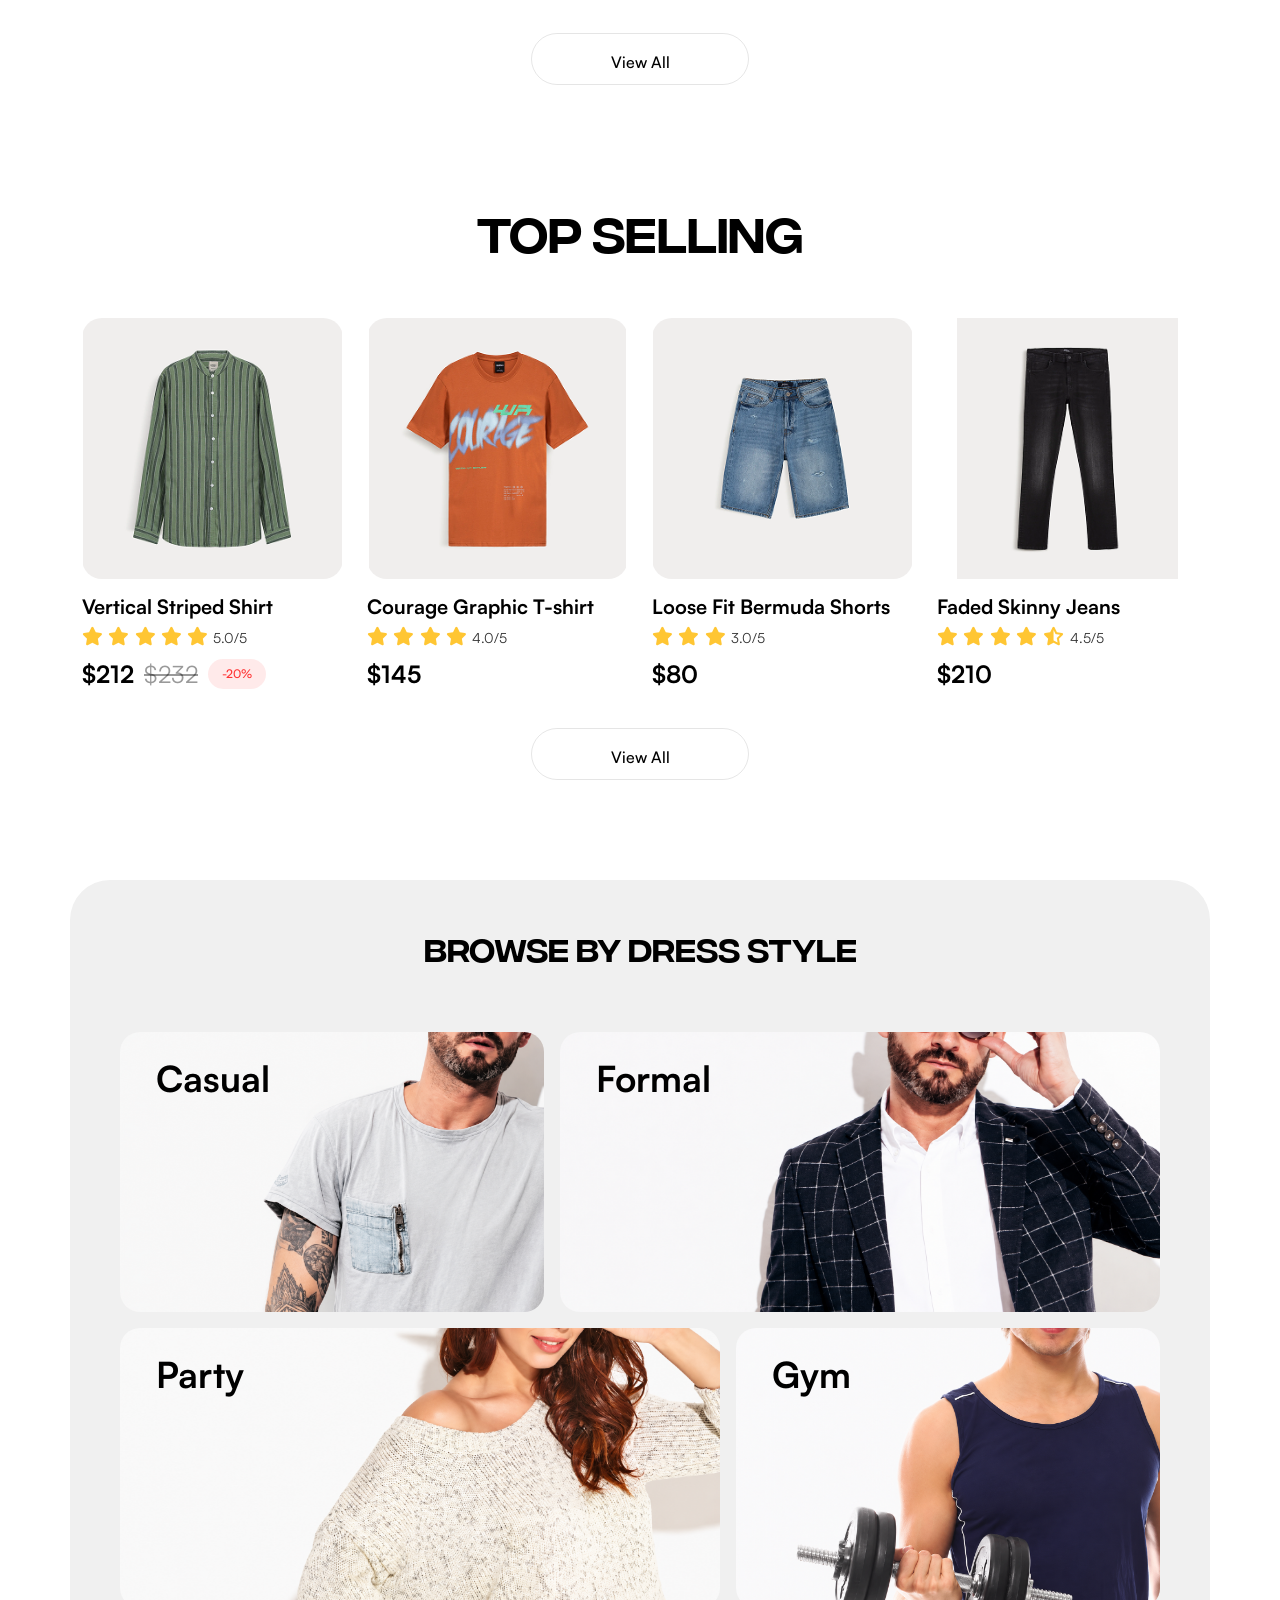
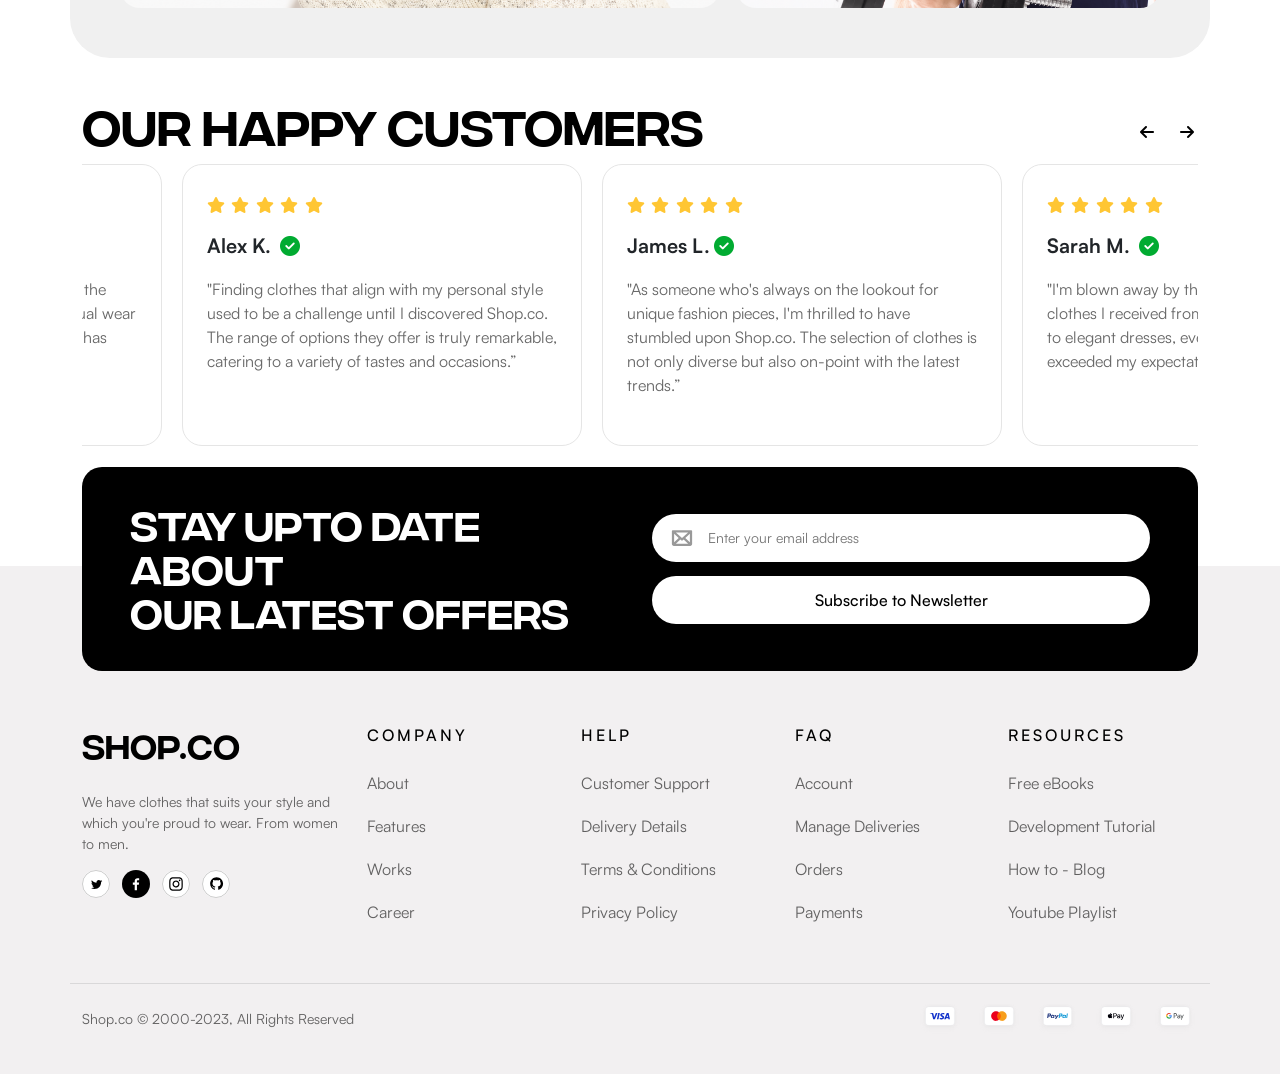
==== commit d432cb34: "Added responsiveness, fixed font issues'" ====
--- a/index.html
+++ b/index.html
@@ -107,6 +107,11 @@
       </div>
     </section>
 
+    <!-- Mobile Hero Image -->
+    <div class="hero-mobile-image">
+      <img src="images/mobile-hero-image.png" alt="">
+    </div>
+
     <!-- Brand Logos -->
     <section class="brands-section" id="brands">
       <div class="container">
@@ -515,26 +520,6 @@
 
       </div>
     </section>
-       
-
-
-
-
-
-
-
-
-
-
-
-
-
-
-
-
-
-
-
 
 
     <!-- Footer Section -->
--- a/css/styles.css
+++ b/css/styles.css
@@ -1,3 +1,32 @@
+/* Font */
+@font-face {
+  font-family: "Integral CF";
+  src: url("../fonts/Integral CF.woff2") format("woff2");
+  font-weight: 700;
+  font-style: normal;
+}
+@font-face {
+  font-family: "Satoshi";
+  src: url("../fonts/Satoshi-Regular.otf") format("opentype");
+  font-weight: 400;
+  font-style: normal;
+}
+@font-face {
+  font-family: "Satoshi";
+  src: url("../fonts/Satoshi-Medium.otf") format("opentype");
+  font-weight: 500;
+  font-style: normal;
+}
+@font-face {
+  font-family: "Satoshi";
+  src: url("../fonts/Satoshi-Bold.otf") format("opentype");
+  font-weight: 700;
+  font-style: normal;
+}
+body {
+  font-family: "Satoshi", sans-serif;
+}
+
 /* Announcement Bar */
 .announcement-bar {
   background-color: #000;
@@ -35,6 +64,7 @@
 }
 
 .shop-navbar .navbar-brand {
+  font-family: "Integral CF", sans-serif;
   font-size: 32px;
   font-weight: 700;
   letter-spacing: 0%;
@@ -113,6 +143,7 @@
 }
 
 .hero-title {
+  font-family: "Integral CF", sans-serif;
   font-size: 64px;
   font-weight: 700;
   color: #000;
@@ -190,6 +221,7 @@
 }
 
 .new-arrivals .section-title {
+  font-family: "Integral CF", sans-serif;
   text-align: center;
   font-size: 48px;
   font-weight: 700;
@@ -203,6 +235,7 @@
 }
 
 .top-selling .section-title {
+  font-family: "Integral CF", sans-serif;
   text-align: center;
   font-size: 48px;
   font-weight: 700;
@@ -304,6 +337,7 @@
 }
 
 .dress-style-heading {
+  font-family: "Integral CF", sans-serif;
   text-align: center;
   font-size: 48px;
   font-weight: 700;
@@ -350,6 +384,7 @@
 }
 
 .review-heading h2 {
+  font-family: "Integral CF", sans-serif;
   display: flex;
   font-size: 48px;
   font-weight: 700;
@@ -435,6 +470,7 @@
 }
 
 .subscribe-title {
+  font-family: "Integral CF", sans-serif;
   color: #fff;
   font-size: 40px;
   font-weight: 800;
@@ -477,6 +513,7 @@
 }
 
 .footer-logo {
+  font-family: "Integral CF", sans-serif;
   color: #000000;
   font-size: 33.45px;
   font-weight: 700;
@@ -857,9 +894,9 @@
   color: black;
 }
 
-/* Mobile */
+/* Mobile - Pagination */
 @media (max-width: 767px) {
-  .page-btn {
+  .pagination-btn {
     font-size: 12px;
     padding: 8px;
     gap: 8px;
@@ -873,3 +910,102 @@
     font-size: 12px;
   }
 }
+.hero-mobile-image {
+  display: none;
+}
+
+/* Mobile - Hero Section */
+@media (max-width: 767px) {
+  .hero {
+    background-image: none;
+    background-color: #f2f0f1;
+    /* min-height: 0;*/
+    padding-bottom: 0;
+  }
+  .hero-content {
+    max-width: 100%;
+    padding: 40px 0;
+  }
+  .hero-mobile-image {
+    display: block;
+    background-color: #f2f0f1;
+  }
+  .hero-mobile-image img {
+    display: block;
+    width: 100%;
+    height: auto;
+  }
+  .hero-title {
+    width: 315px;
+    font-size: 36px;
+    line-height: 34px;
+    margin-bottom: 20px;
+  }
+  .hero-description {
+    font-size: 14px;
+    line-height: 20px;
+    margin-bottom: 24px;
+  }
+  .hero-btn {
+    display: block;
+    width: 100%;
+    padding: 14px 0;
+    text-align: center;
+  }
+  .hero-stats {
+    display: flex;
+    flex-wrap: wrap;
+    justify-content: center;
+    margin-top: 24px;
+    row-gap: 20px;
+  }
+  .stat {
+    width: 50%;
+    padding: 0 8px;
+    text-align: center;
+    border-right: none;
+  }
+  .stat:first-child {
+    border-right: 1px solid #ccc;
+  }
+  .stat:last-child {
+    width: 100%;
+  }
+  .stat h3 {
+    font-size: 24px;
+    margin-bottom: 4px;
+  }
+  .stat p {
+    font-size: 12px;
+    margin-bottom: 0;
+  }
+  .brands-section {
+    margin-top: 0;
+  }
+}
+/* Mobile - Copyright section */
+@media (max-width: 767px) {
+  .footer-bottom {
+    margin-top: 40px;
+    padding-top: 16px;
+  }
+  .footer-bottom-content {
+    flex-direction: column;
+    gap: 16px;
+  }
+  .copyright-text {
+    text-align: center;
+    font-size: 14px;
+    margin: 0;
+  }
+  .payment-icons {
+    margin-left: 0;
+    justify-content: center;
+    gap: 10.29px;
+  }
+  .payment-icons img {
+    width: 40px;
+    height: 25.74px;
+    object-fit: contain;
+  }
+}
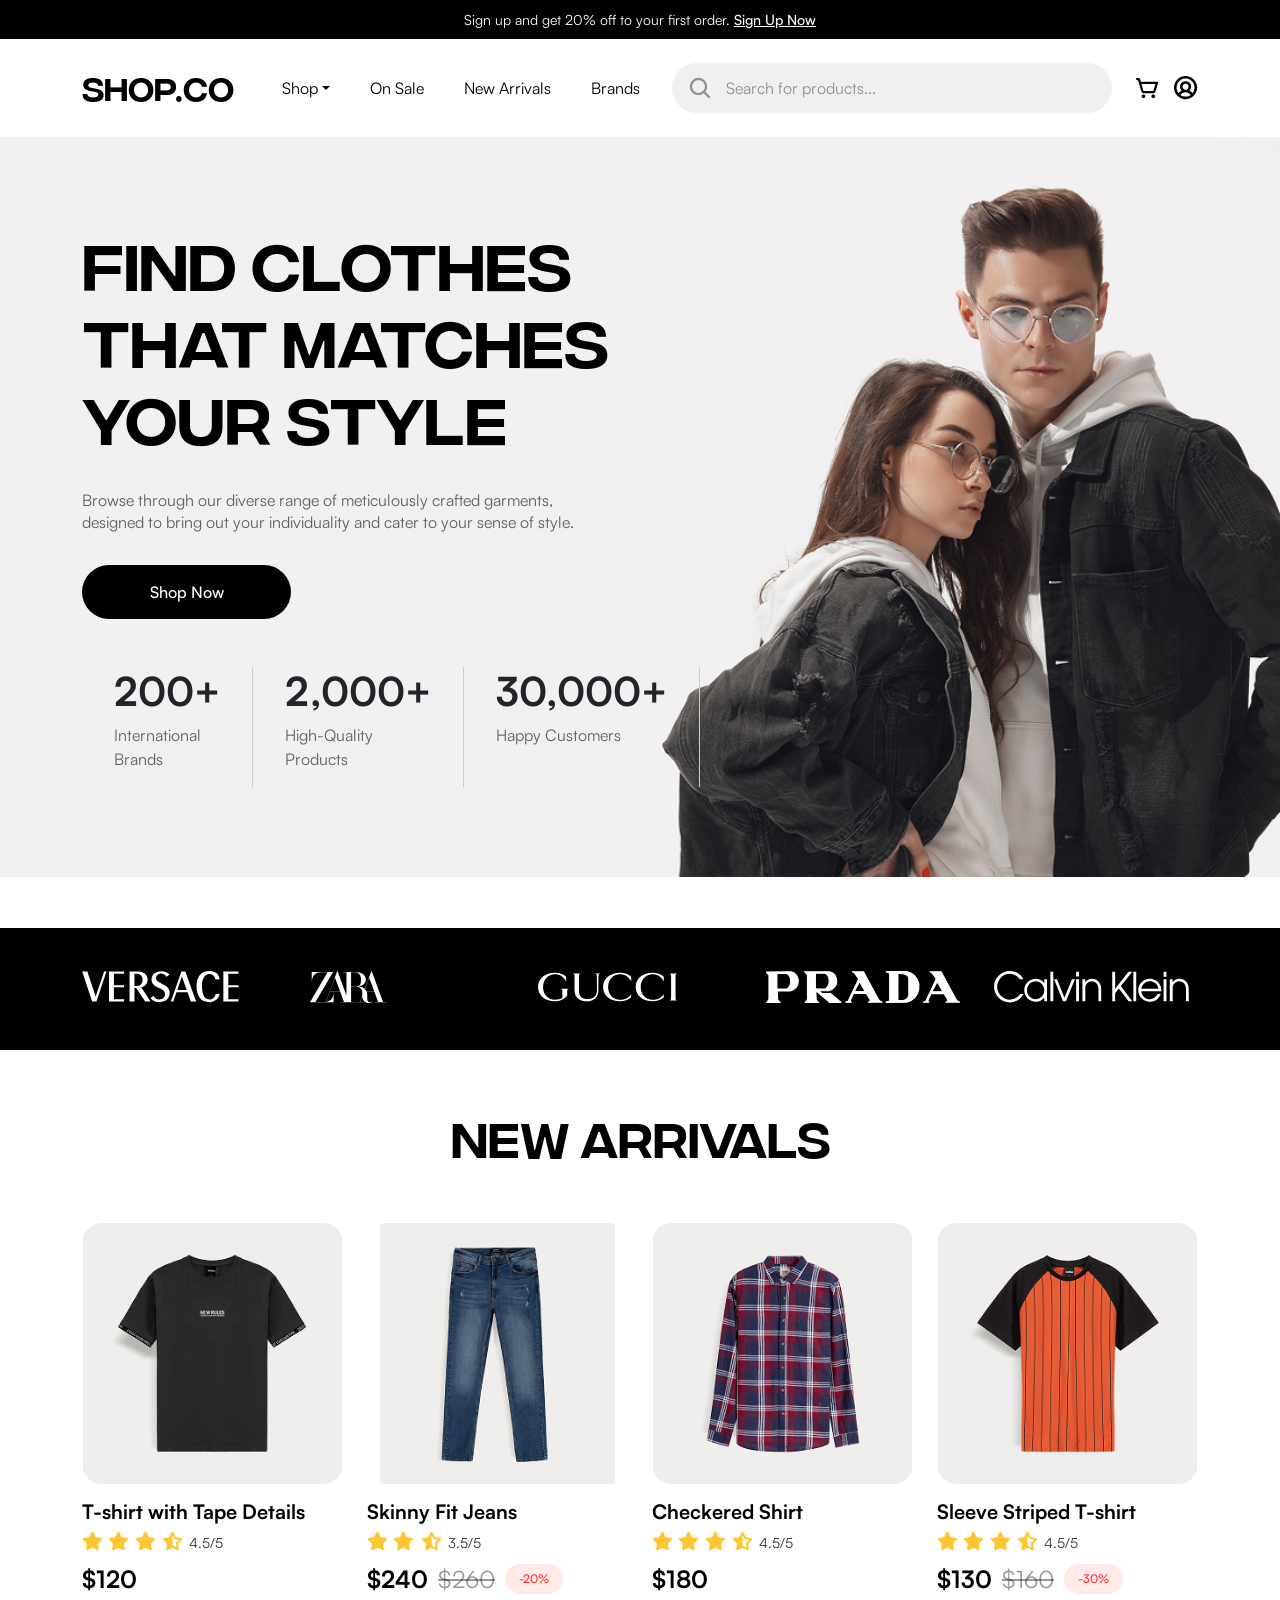
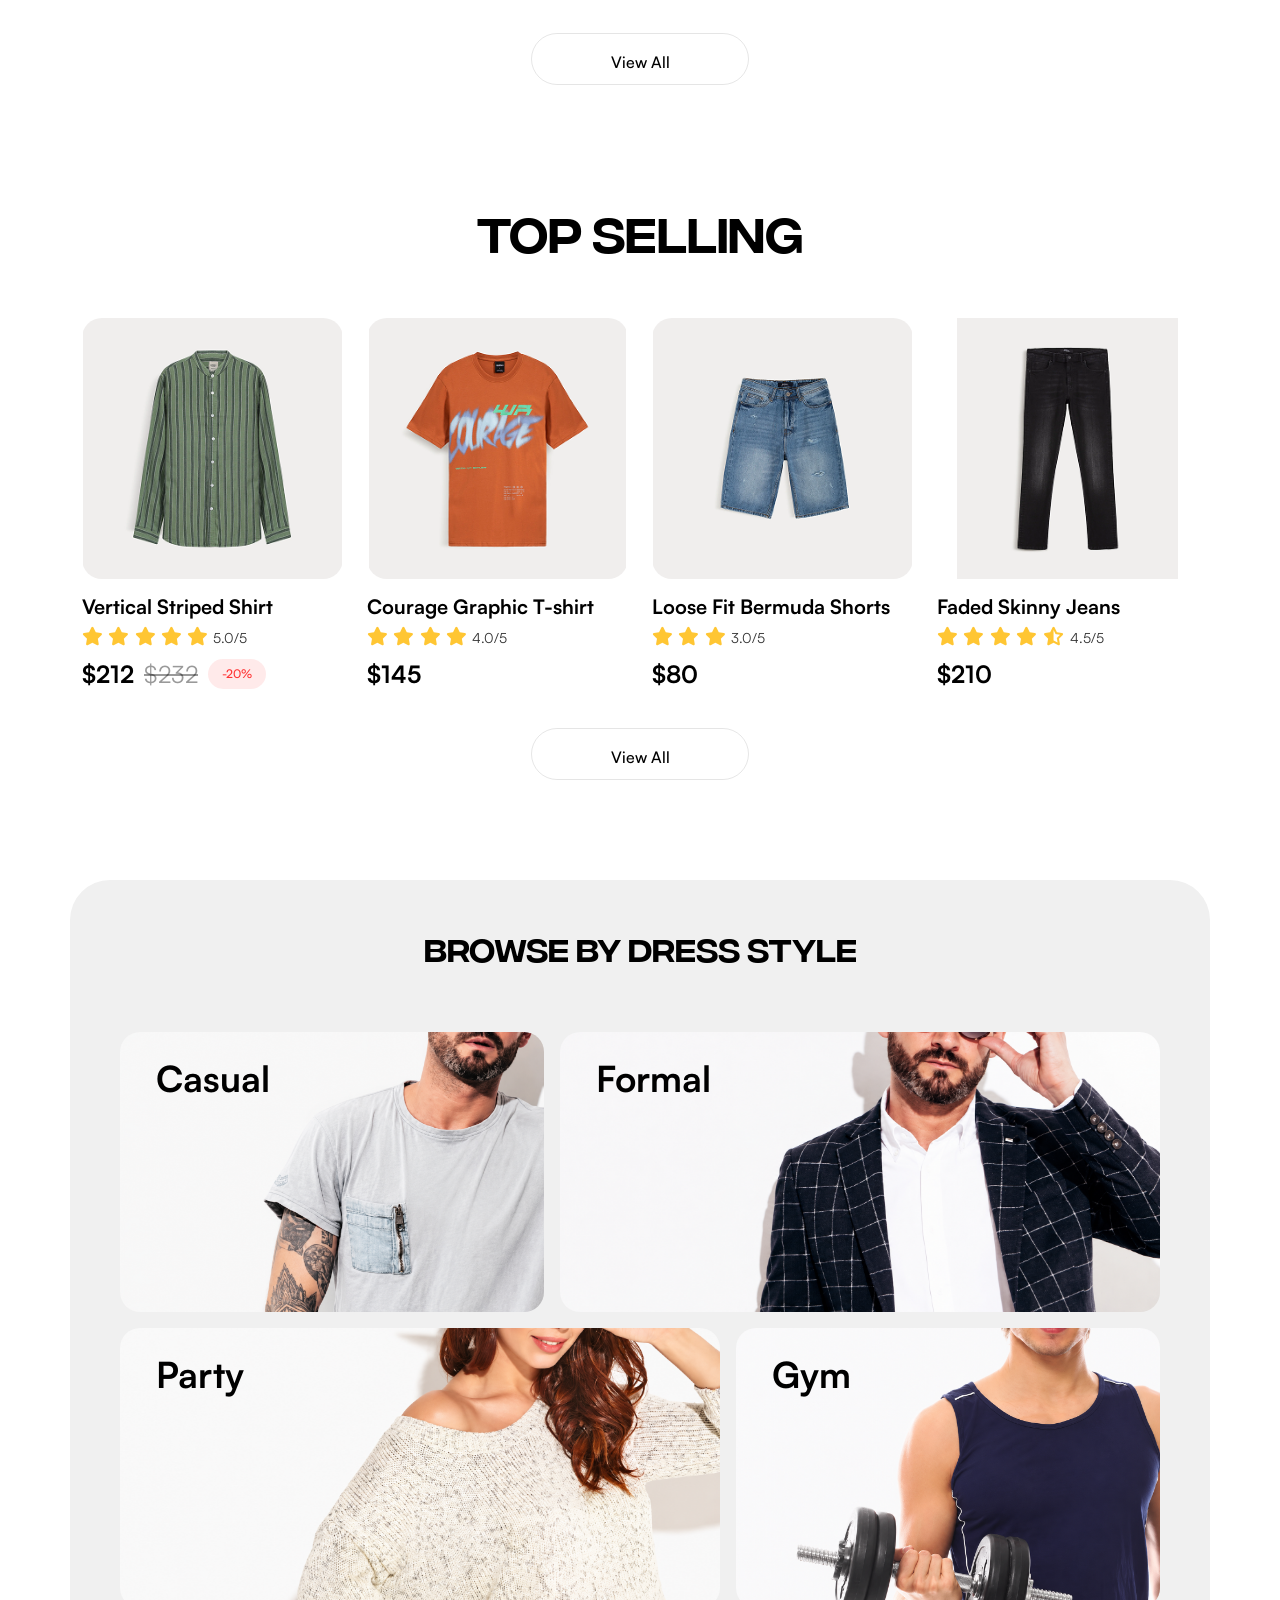
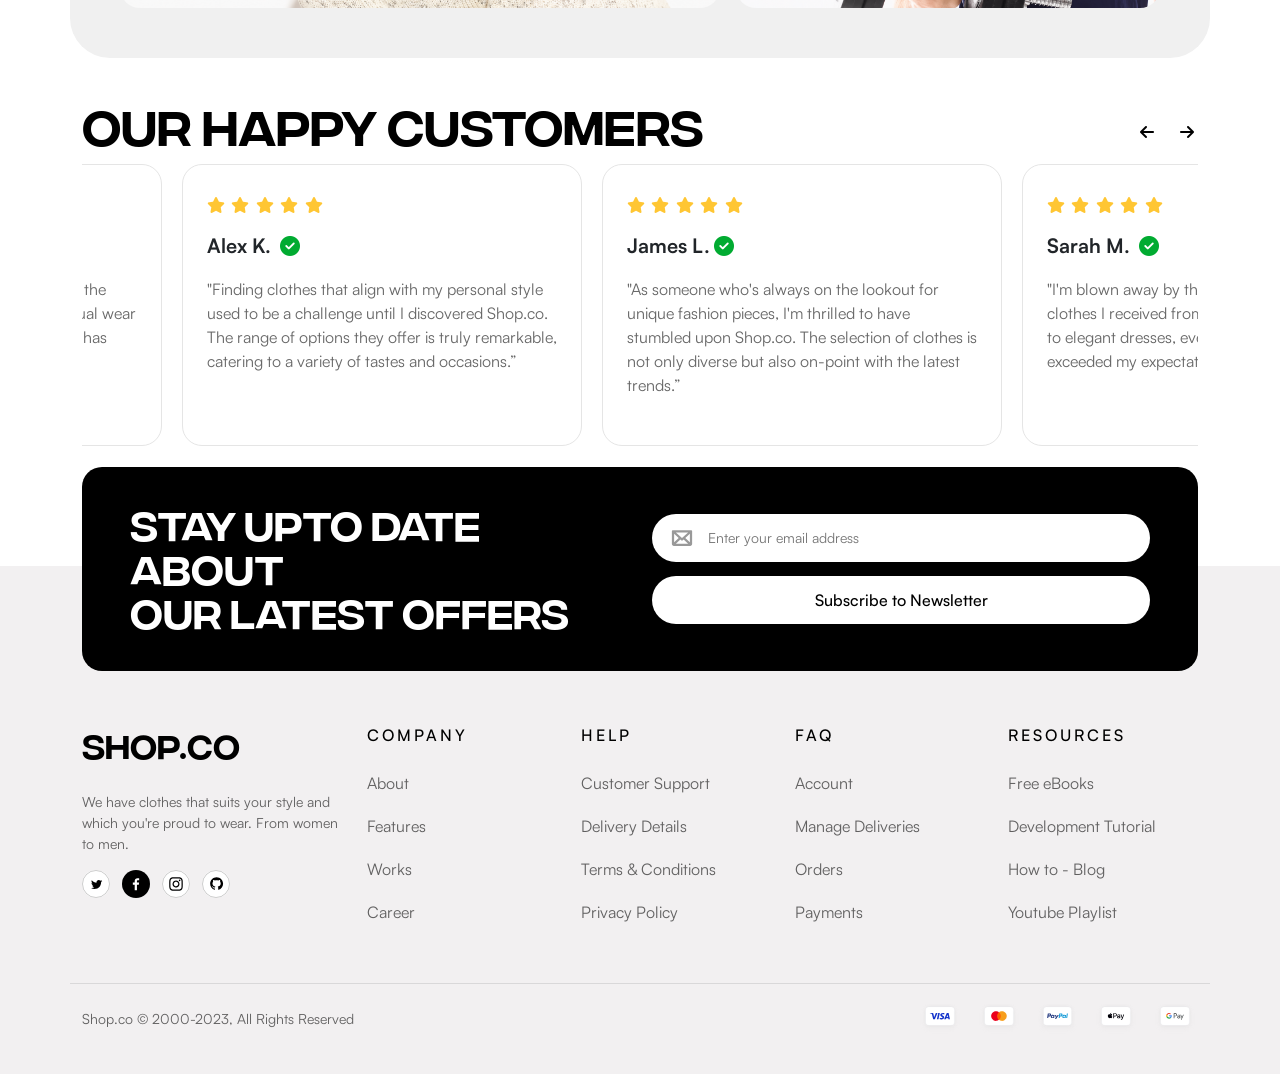
==== commit c6a467e8: "Improved mobile responsiveness, product layout, and spacing" ====
--- a/index.html
+++ b/index.html
@@ -33,8 +33,24 @@
 
         <!-- Hamburger Button -->
          <button class="navbar-toggler" type="button" data-bs-toggle="collapse" data-bs-target="#shopNavbar">
-          <span class="navbar-toggler-icon"></span>
+          <img src="images/hamburger-icon.svg">
          </button>
+
+        <!-- Mobile Icons -->
+        <div class="mobile-nav-actions">
+          <button type="button" data-bs-toggle="collapse" data-bs-target="#mobileSearch">
+            <img src="images/search-icon-black.svg">
+          </button>
+
+          <a href="#" aria-label="Cart">
+            <img src="images/cart-icon.svg" alt="">
+          </a>
+
+          <a href="#" aria-label="Account">
+            <img src="images/people-icon.svg" alt="">
+          </a>
+
+        </div>
 
         <!-- Navbar Content -->
          <div class="collapse navbar-collapse" id="shopNavbar">
@@ -68,6 +84,14 @@
             <a href="#"><img src="images/people-icon.svg" alt="account icon"></a>
 
            </div>
+         </div>
+
+         <!-- Mobile Search -->
+         <div class="collapse mobile-search-box">
+          <form class="nav-search d-flex align-items-center" role="search">
+            <img src="images/search-icon.svg">
+            <input type="search" placeholder="Search for products...">
+          </form>
          </div>
 
       </div>
@@ -117,11 +141,11 @@
       <div class="container">
         <div class="row brands-row align-items-center justify-content-center">
 
-          <div class="col"><img src="images/versace.svg" alt="Versace"></div>
-          <div class="col"><img src="images/zara-logo-1 1.svg" alt="zara"></div>
-          <div class="col"><img src="images/gucci-logo-1 1.svg" alt="gucci"></div>
-          <div class="col"><img src="images/prada-logo-1 1.svg" alt="prada"></div>
-          <div class="col"><img src="images/calvin clein.svg" alt="calvin klein"></div>
+          <div class="col-4 col-lg"><img src="images/versace.svg" alt="Versace"></div>
+          <div class="col-4 col-lg"><img src="images/zara-logo-1 1.svg" alt="zara"></div>
+          <div class="col-4 col-lg"><img src="images/gucci-logo-1 1.svg" alt="gucci"></div>
+          <div class="col-5 col-lg"><img src="images/prada-logo-1 1.svg" alt="prada"></div>
+          <div class="col-5 col-lg"><img src="images/calvin clein.svg" alt="calvin klein"></div>
 
         </div>
       </div>
@@ -132,7 +156,7 @@
       <div class="container">
         <h2 class="section-title">NEW ARRIVALS</h2>
 
-        <div class="row">
+        <div class="row product-scroll">
 
           <!-- Product 1 -->
            <div class="col-6 col-lg-3">
@@ -159,6 +183,7 @@
             </div>
 
            </div>
+           <br>
 
             <!-- Product 2 -->
            <div class="col-6 col-lg-3">
@@ -186,6 +211,7 @@
             </div>
 
            </div>
+           <br>
 
             <!-- Product 3 -->
            <div class="col-6 col-lg-3">
@@ -212,6 +238,7 @@
             </div>
 
            </div>
+           <br>
 
             <!-- Product 4 -->
            <div class="col-6 col-lg-3">
@@ -242,7 +269,7 @@
            </div>
 
         </div>
-
+       
         <div class="text-center">
           <a href="#" class="view-all-btn">View All</a>
         </div>
@@ -256,7 +283,7 @@
       <div class="container">
         <h2 class="section-title">TOP SELLING</h2>
 
-        <div class="row">
+        <div class="row product-scroll">
 
           <!-- Product 1 -->
            <div class="col-6 col-lg-3">
@@ -286,6 +313,7 @@
             </div>
 
            </div>
+           <br>
 
             <!-- Product 2 -->
            <div class="col-6 col-lg-3">
@@ -312,6 +340,7 @@
             </div>
 
            </div>
+           <br>
 
             <!-- Product 3 -->
            <div class="col-6 col-lg-3">
@@ -337,6 +366,7 @@
             </div>
 
            </div>
+           <br>
 
             <!-- Product 4 -->
            <div class="col-6 col-lg-3">
@@ -366,7 +396,7 @@
            </div>
 
         </div>
-
+       </div>
         <div class="text-center">
           <a href="#" class="view-all-btn">View All</a>
         </div>
--- a/css/styles.css
+++ b/css/styles.css
@@ -1,3 +1,4 @@
+@charset "UTF-8";
 /* Font */
 @font-face {
   font-family: "Integral CF";
@@ -285,7 +286,7 @@
 .product-price {
   display: flex;
   align-items: center;
-  flex-wrap: wrap;
+  flex-wrap: nowrap;
   gap: 10px;
   margin-top: 8px;
 }
@@ -654,7 +655,9 @@
 }
 
 .filter-section {
-  margin-bottom: 48px;
+  border-top: 1px solid rgba(0, 0, 0, 0.1019607843);
+  margin-bottom: 24px;
+  padding-top: 24px;
 }
 
 .filter-section input .form-range {
@@ -692,7 +695,7 @@
   color: rgba(0, 0, 0, 0.6);
 }
 
-/* Price Slider */
+/* Price-range Slider */
 .filter-section .form-range {
   accent-color: black;
   margin-bottom: 24px;
@@ -702,6 +705,10 @@
   font-size: 16px;
 }
 
+.form-range::-webkit-slider-thumb {
+  background-color: black;
+}
+
 /* Colors */
 .filter-colors {
   display: flex;
@@ -710,10 +717,22 @@
 }
 
 .color-dot {
+  position: relative;
   width: 25px;
   height: 25px;
   border-radius: 50%;
   border: 1px solid rgba(0, 0, 0, 0.2);
+}
+
+.color-dot:hover::after {
+  content: "✓";
+  position: absolute;
+  top: 50%;
+  left: 50%;
+  transform: translate(-50%, -50%);
+  color: white;
+  font-size: 18px;
+  font-weight: bold;
 }
 
 /* Sizes */
@@ -733,7 +752,7 @@
   font-weight: 400;
 }
 
-.filter-sizes .selected {
+.filter-sizes button:hover {
   background-color: black;
   color: white;
 }
@@ -863,6 +882,7 @@
 }
 
 .pagination-btn {
+  font-family: "Satoshi", sans-serif;
   background-color: white;
   border: 1px solid rgba(0, 0, 0, 0.1019607843);
   border-radius: 8px;
@@ -919,7 +939,7 @@
   .hero {
     background-image: none;
     background-color: #f2f0f1;
-    /* min-height: 0;*/
+    min-height: 0;
     padding-bottom: 0;
   }
   .hero-content {
@@ -1009,3 +1029,266 @@
     object-fit: contain;
   }
 }
+/* Fixing Mobile Navbar */
+.mobile-nav-actions {
+  display: none;
+}
+
+.mobile-search-box {
+  display: none;
+}
+
+@media (max-width: 991px) {
+  .shop-navbar {
+    padding: 15px 0;
+  }
+  .shop-navbar .container {
+    display: flex;
+    align-items: center;
+    flex-wrap: wrap;
+  }
+  .shop-navbar .navbar-toggler {
+    order: 1;
+    border: none;
+    padding: 0;
+    margin-right: 12px;
+    box-shadow: none;
+  }
+  .navbar-toggler img {
+    width: 24px;
+    height: 24px;
+    display: block;
+  }
+  .shop-navbar .navbar-brand {
+    order: 2;
+    font-size: 25.2px;
+    margin-right: 0;
+  }
+  .mobile-nav-actions {
+    order: 3;
+    display: flex;
+    align-items: center;
+    gap: 14px;
+    margin-left: auto;
+  }
+  .mobile-nav-actions img {
+    width: 24px;
+    height: 24px;
+    display: block;
+  }
+  .mobile-nav-actions button {
+    border: none;
+    background: none;
+    padding: 0;
+  }
+  .shop-navbar .navbar-collapse {
+    order: 4;
+    width: 100%;
+  }
+  .shop-navbar .navbar-collapse .nav-search,
+  .shop-navbar .navbar-collapse .nav-actions {
+    display: none;
+  }
+  .mobile-search-box {
+    order: 5;
+    width: 100%;
+  }
+  .mobile-search-box .nav-search {
+    margin-top: 15px;
+    margin-bottom: 0;
+  }
+}
+/* mobile filter section of category page */
+.mobile-filter-btn,
+.filter-close {
+  display: none;
+}
+
+@media (max-width: 991px) {
+  .catalogue-page {
+    padding: 15px 0 50px;
+  }
+  .filter-column {
+    display: none;
+  }
+  .catalogue-heading {
+    display: flex;
+    align-items: center;
+    gap: 8px;
+    margin-bottom: 29px;
+  }
+  .catalogue-heading h2 {
+    font-size: 24px;
+    margin: 0;
+  }
+  .catalogue-sort {
+    flex: 1;
+    font-size: 14px;
+    overflow: hidden;
+  }
+  .catalogue-sort span {
+    overflow: hidden;
+  }
+  .catalogue-sort label,
+  .catalogue-sort select {
+    display: none;
+  }
+  .mobile-filter-btn {
+    display: flex;
+    align-items: center;
+    justify-content: center;
+    width: 32px;
+    height: 32px;
+    border: none;
+    border-radius: 50%;
+    background-color: #f0f0f0;
+    flex-shrink: 0;
+  }
+  .catalogue-products .product-image {
+    border-radius: 13.42px;
+  }
+  .catalogue-products h5 {
+    font-size: 16px;
+    margin-top: 10px;
+    margin-bottom: 4px;
+    overflow: hidden;
+    text-overflow: ellipsis;
+  }
+  .catalogue-products .rating-stars {
+    font-size: 15px;
+    gap: 2px;
+    margin-bottom: 4.44px;
+  }
+  .catalogue-products .rating-number {
+    font-size: 12px;
+    margin-left: 11px;
+  }
+  .catalogue-products .product-price {
+    gap: 5px;
+  }
+  .catalogue-products .current-price,
+  .catalogue-products .old-price {
+    font-size: 20px;
+  }
+  .catalogue-products .discount {
+    width: auto;
+    height: auto;
+    padding: 3px 7px;
+    font-size: 10px;
+  }
+  .catalogue-page.filters-open .filter-column {
+    display: block;
+  }
+  .catalogue-page.filters-open .products-column,
+  .catalogue-page.filters-open nav[aria-label=breadcrumb] {
+    display: none;
+  }
+  .filter-panel {
+    border: none;
+    border-radius: 0;
+    padding: 0;
+  }
+  .filter-title {
+    padding-bottom: 16px;
+    margin-bottom: 0;
+  }
+  .filter-title h4 {
+    margin: 0;
+  }
+  .filter-title > i {
+    display: none;
+  }
+  .filter-close {
+    display: block;
+    border: none;
+    background: transparent;
+    font-size: 24px;
+    color: rgba(0, 0, 0, 0.4);
+  }
+  .filter-section {
+    margin-bottom: 16px;
+    padding-bottom: 20px;
+  }
+  .filter-section h5 {
+    font-size: 20px;
+    margin-bottom: 16px;
+  }
+  .filter-list li {
+    margin-bottom: 14px;
+  }
+  .filter-colors {
+    gap: 15.5px;
+  }
+  .filter-sizes button {
+    font-size: 14px;
+    padding: 10px 20px;
+  }
+  .apply-filter {
+    width: 100%;
+  }
+}
+@media (max-width: 767px) {
+  .product-scroll {
+    display: flex;
+    flex-wrap: nowrap;
+    gap: 12px;
+    overflow-x: auto;
+    overflow-y: hidden;
+    scroll-snap-type: x mandatory;
+    -webkit-overflow-scrolling: touch;
+    padding-bottom: 12px;
+    scrollbar-width: none;
+  }
+  .products-scroll::-webkit-scrollbar {
+    display: none;
+  }
+  .products-scroll .product-card {
+    width: 46%;
+    flex-shrink: 0;
+    min-width: 0;
+    scroll-snap-align: start;
+  }
+  .product-card img {
+    width: 100%;
+    height: auto;
+    display: block;
+  }
+  .new-arrivals,
+  .top-selling {
+    height: auto;
+    min-height: 0;
+    padding-top: 24px;
+    padding-bottom: 24px;
+  }
+  .new-arrivals .section-title,
+  .top-selling .section-title {
+    margin-bottom: 24px;
+  }
+  .new-arrivals .view-all-btn,
+  .top-selling .view-all-btn {
+    margin-top: 20px;
+    margin-bottom: 0;
+  }
+  .dress-style {
+    margin-top: 0;
+    padding-top: 20px;
+  }
+}
+/* Mobile - Brands Section */
+@media (max-width: 767px) {
+  .brands-section {
+    padding-top: 24px;
+    padding-bottom: 24px;
+  }
+  .brands-row {
+    row-gap: 22.34px;
+  }
+  .brands-row div {
+    text-align: center;
+  }
+  .brands-row img {
+    max-width: 100%;
+    height: 23.25px;
+    width: auto;
+  }
+}
